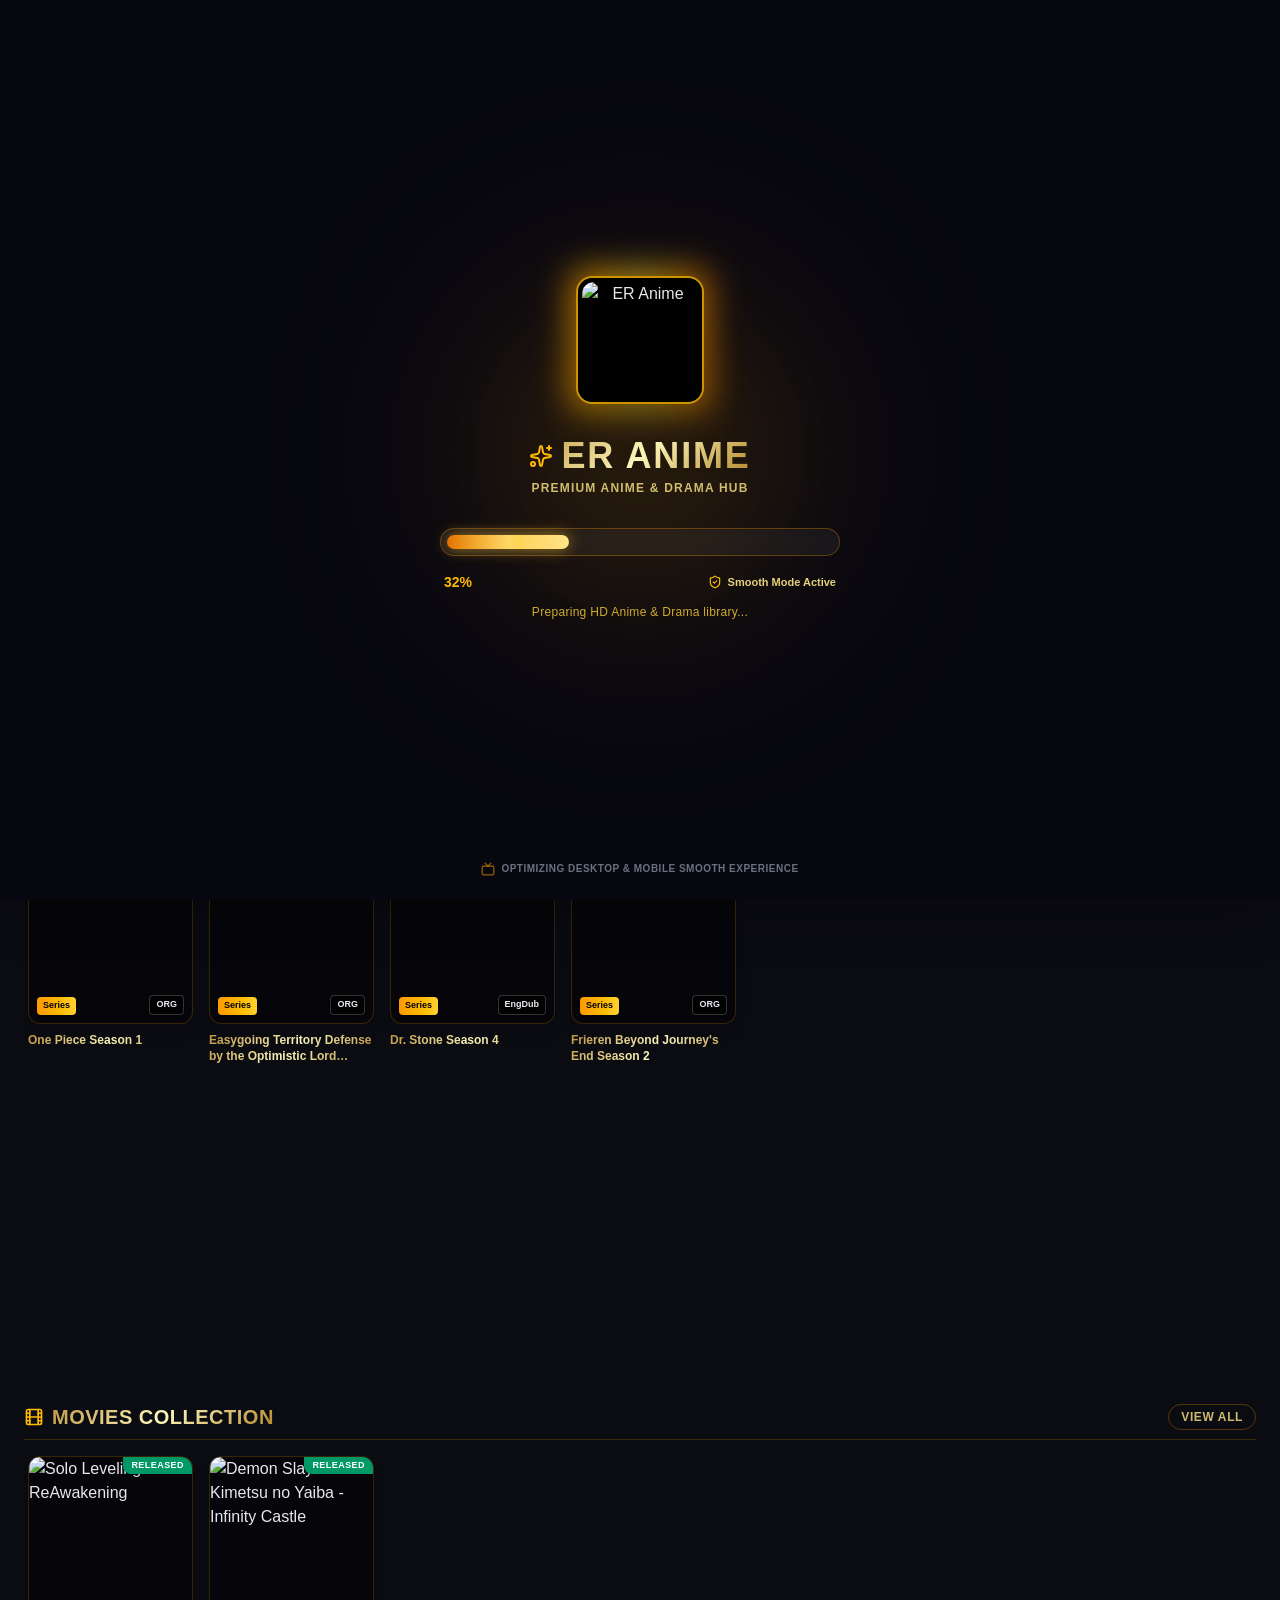
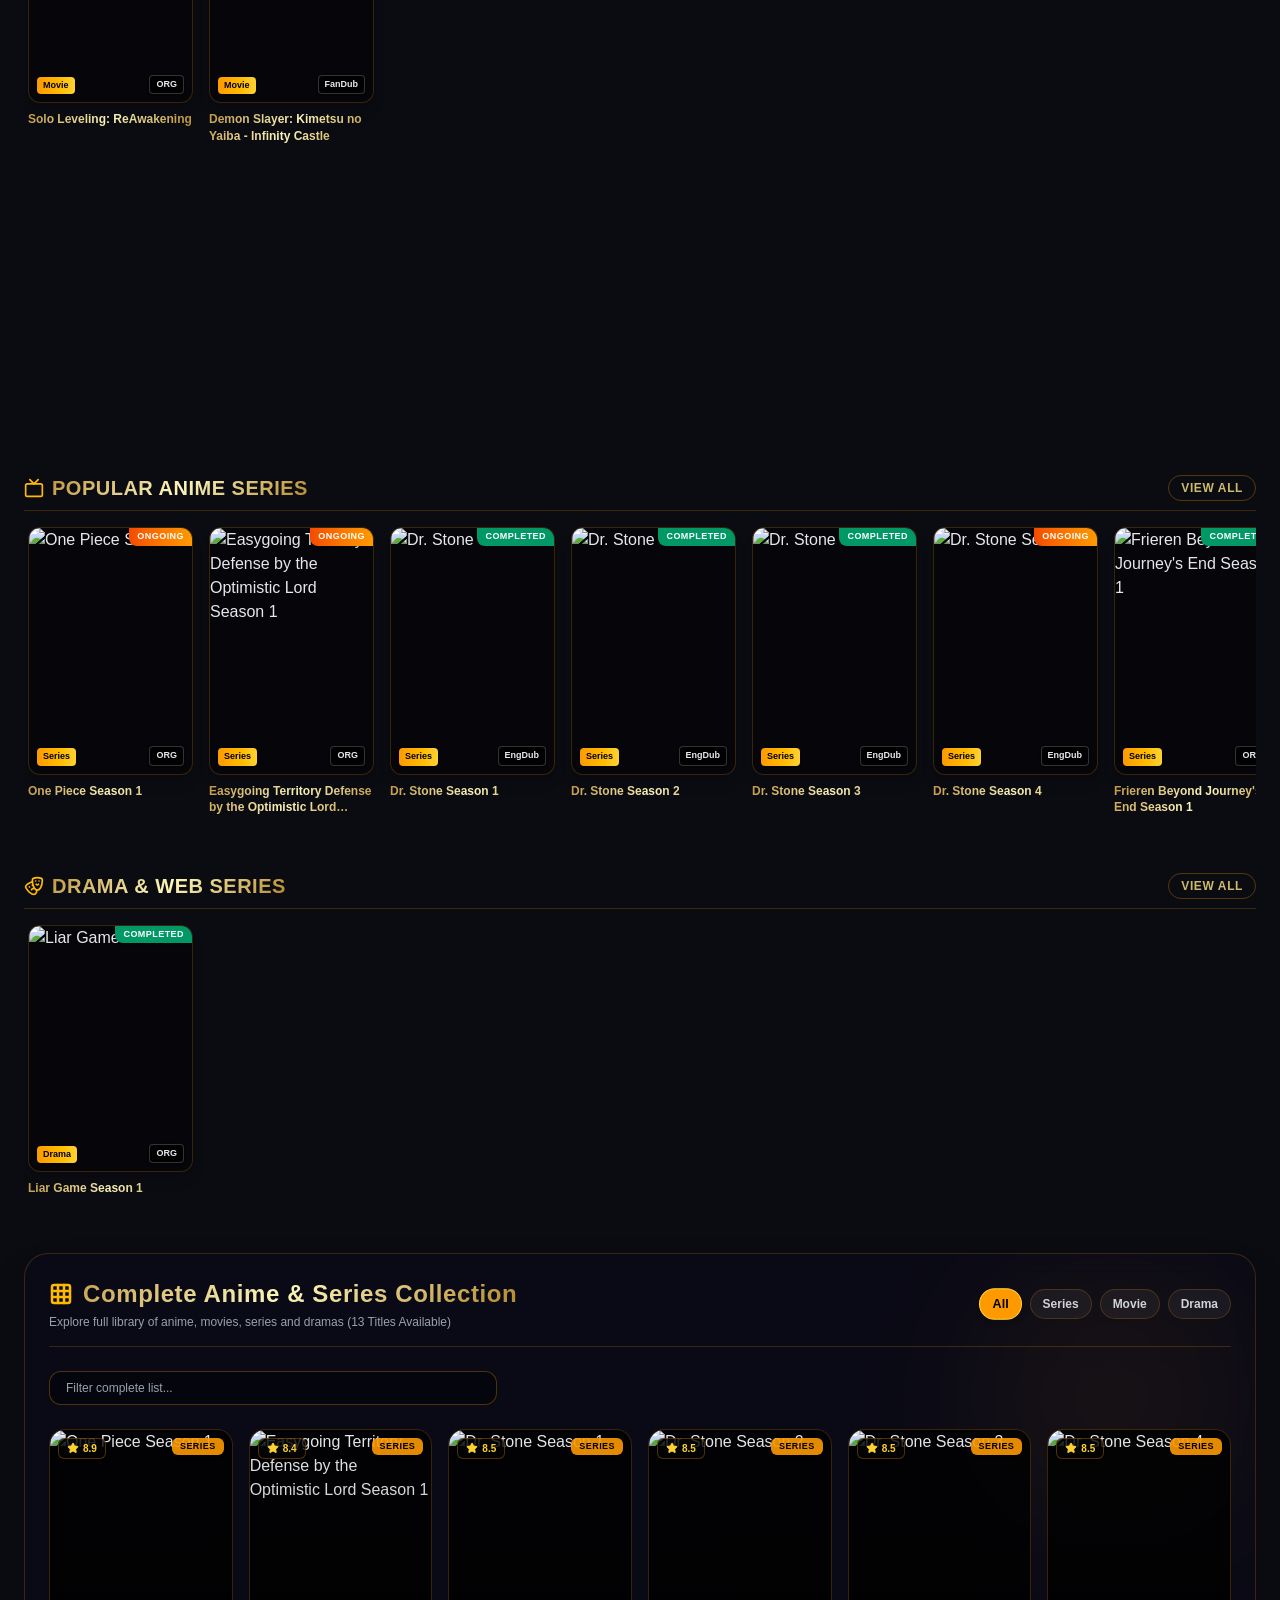
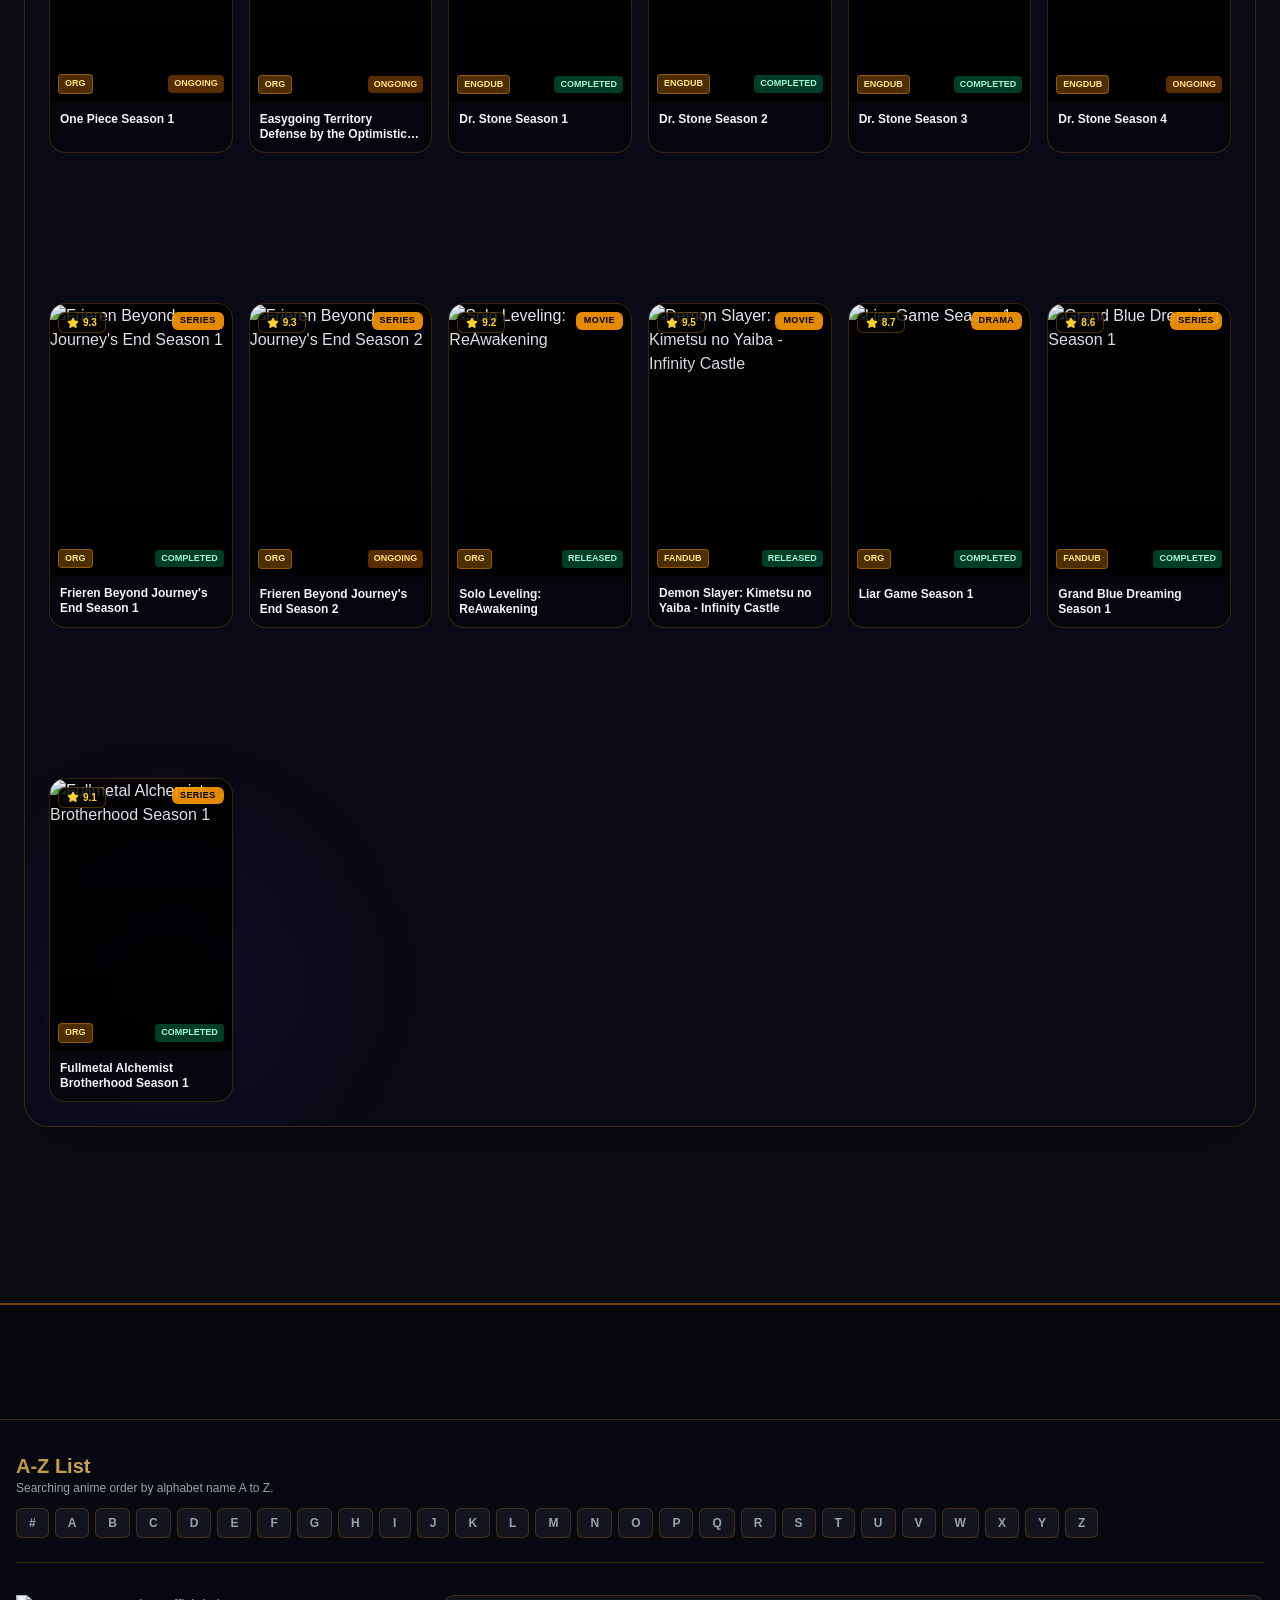
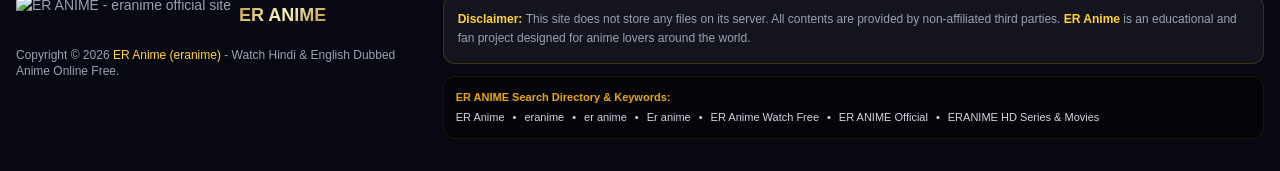
==== index.html @ d72d3569 "Update index.html" ====
<!doctype html>
<html lang="en">
  <head>
    <meta charset="UTF-8" />
    <meta name="viewport" content="width=device-width, initial-scale=1.0, maximum-scale=5.0" />
    <meta name="theme-color" content="#0a0a1f" />
    <meta name="mobile-web-app-capable" content="yes" />
    <meta name="apple-mobile-web-app-status-bar-style" content="black-translucent" />
    <meta name="apple-mobile-web-app-title" content="ER ANIME" />
    
    <!-- Primary Search Engine Optimization (SEO) Meta Tags -->
    <title>ER ANIME - Watch Hindi Dubbed Anime Online Free | ER Anime (eranime)</title>
    <meta name="title" content="ER ANIME - Watch Hindi Dubbed Anime Online Free | ER Anime (eranime)" />
    <meta name="description" content="Watch ER Anime (eranime) online free in HD! Explore thousands of Anime, Web Series & Movies in Hindi Dubbed, English Subbed/Dubbed & Original audio on ER ANIME (https://er-mailer.github.io/Anime/)." />
    <meta name="keywords" content="er anime, eranime, Er anime, ER Anime, ER ANIME, ERANIME, er anime watch online, er anime website, er anime official, er anime hindi dubbed, er anime english subbed, er anime movies, er anime series, er anime HD streaming, er-mailer github io anime, watch free anime online" />
    <meta name="robots" content="index, follow, max-image-preview:large, max-snippet:-1, max-video-preview:-1" />
    <meta name="author" content="ER Anime Team" />
    <meta name="language" content="English, Hindi" />
    <meta name="google-site-verification" content="AAaVU72Aq7FSFQ6fMHpyE2KahMLHNqNlwAfYtjYe5d8" />
    <meta name="msvalidate.01" content="CB079F4B7F07BCB702EED27F51E1A80D" />
    <link rel="canonical" href="https://er-mailer.github.io/Anime/" />

    <!-- Open Graph / Facebook / WhatsApp SEO -->
    <meta property="og:type" content="website" />
    <meta property="og:site_name" content="ER ANIME - ER Anime (eranime)" />
    <meta property="og:title" content="ER ANIME - Watch Free Anime, Series & Movies Online in HD (eranime)" />
    <meta property="og:description" content="Watch ER Anime (eranime) free in HD! Stream latest Hindi Dubbed & English Subbed anime series and movies on ER ANIME." />
    <meta property="og:image" content="https://myimgs.org/storage/images/25796/ER-ANIME.png" />
    <meta property="og:image:alt" content="ER ANIME Logo - Watch Free Anime Online" />
    <meta property="og:url" content="https://er-mailer.github.io/Anime/" />

    <!-- Twitter SEO -->
    <meta name="twitter:card" content="summary_large_image" />
    <meta name="twitter:title" content="ER ANIME - Watch Free Anime, Series & Movies Online (eranime)" />
    <meta name="twitter:description" content="Stream latest ER Anime titles in HD with Hindi and English dubbing on ER ANIME (https://er-mailer.github.io/Anime/)." />
    <meta name="twitter:image" content="https://myimgs.org/storage/images/25796/ER-ANIME.png" />

    <!-- Google Search Engine Structured Data JSON-LD (WebSite, Organization, FAQ, Breadcrumbs) -->
    <script type="application/ld+json">
      [
        {
          "@context": "https://schema.org",
          "@type": "WebSite",
          "name": "ER ANIME",
          "alternateName": ["er anime", "eranime", "Er anime", "ER Anime", "ER ANIME", "ERANIME"],
          "url": "https://er-mailer.github.io/Anime/",
          "description": "Watch free anime, series, and movies in Hindi & English Dubbed in HD on ER ANIME (eranime).",
          "potentialAction": {
            "@type": "SearchAction",
            "target": "https://er-mailer.github.io/Anime/?s={search_term_string}",
            "query-input": "required name=search_term_string"
          }
        },
        {
          "@context": "https://schema.org",
          "@type": "Organization",
          "name": "ER ANIME",
          "alternateName": ["ER Anime", "eranime", "er anime"],
          "url": "https://er-mailer.github.io/Anime/",
          "logo": "https://myimgs.org/storage/images/25796/ER-ANIME.png",
          "sameAs": [
            "https://er-mailer.github.io/Anime/"
          ]
        },
        {
          "@context": "https://schema.org",
          "@type": "BreadcrumbList",
          "itemListElement": [
            {
              "@type": "ListItem",
              "position": 1,
              "name": "ER ANIME Home",
              "item": "https://er-mailer.github.io/Anime/"
            },
            {
              "@type": "ListItem",
              "position": 2,
              "name": "Anime Library",
              "item": "https://er-mailer.github.io/Anime/?view=library"
            },
            {
              "@type": "ListItem",
              "position": 3,
              "name": "Series Collection",
              "item": "https://er-mailer.github.io/Anime/?view=library&type=series"
            },
            {
              "@type": "ListItem",
              "position": 4,
              "name": "Movies Collection",
              "item": "https://er-mailer.github.io/Anime/?view=library&type=movie"
            }
          ]
        },
        {
          "@context": "https://schema.org",
          "@type": "FAQPage",
          "mainEntity": [
            {
              "@type": "Question",
              "name": "What is ER ANIME (eranime)?",
              "acceptedAnswer": {
                "@type": "Answer",
                "text": "ER ANIME (eranime) is a free anime streaming platform where users can watch thousands of anime series, movies, and dramas in HD with Hindi Dubbed, English Subbed, and Original audio."
              }
            },
            {
              "@type": "Question",
              "name": "Is ER ANIME free to watch?",
              "acceptedAnswer": {
                "@type": "Answer",
                "text": "Yes, ER ANIME (eranime) is 100% free to stream online without any subscription fees."
              }
            },
            {
              "@type": "Question",
              "name": "Where can I watch Hindi & English dubbed anime on ER Anime?",
              "acceptedAnswer": {
                "@type": "Answer",
                "text": "You can explore the full ER Anime library at https://er-mailer.github.io/Anime/?view=library and filter by audio preferences such as Hindi Dubbed, English Subbed, or Original Japanese audio."
              }
            }
          ]
        }
      ]
    </script>

    <!-- Ad Network Preconnect & DNS-Prefetch for Speed Optimization -->
    <link rel="dns-prefetch" href="https://www.highperformanceformat.com" />
    <link rel="dns-prefetch" href="https://www.effectivecpmnetwork.com" />
    <link rel="preconnect" href="https://www.highperformanceformat.com" crossorigin />
    <link rel="preconnect" href="https://www.effectivecpmnetwork.com" crossorigin />

    <!-- Favicon -->
    <link rel="icon" type="image/png" href="https://myimgs.org/storage/images/25796/ER-ANIME.png" />
    <script type="module" crossorigin src="./assets/index-BsCRgbJO.js"></script>
    <link rel="stylesheet" crossorigin href="./assets/index-Dvm2GX9b.css">
  </head>
  <body class="bg-[#0a0a1f] text-gray-100 antialiased selection:bg-amber-500 selection:text-black">
    <div id="root"></div>
  </body>
</html>
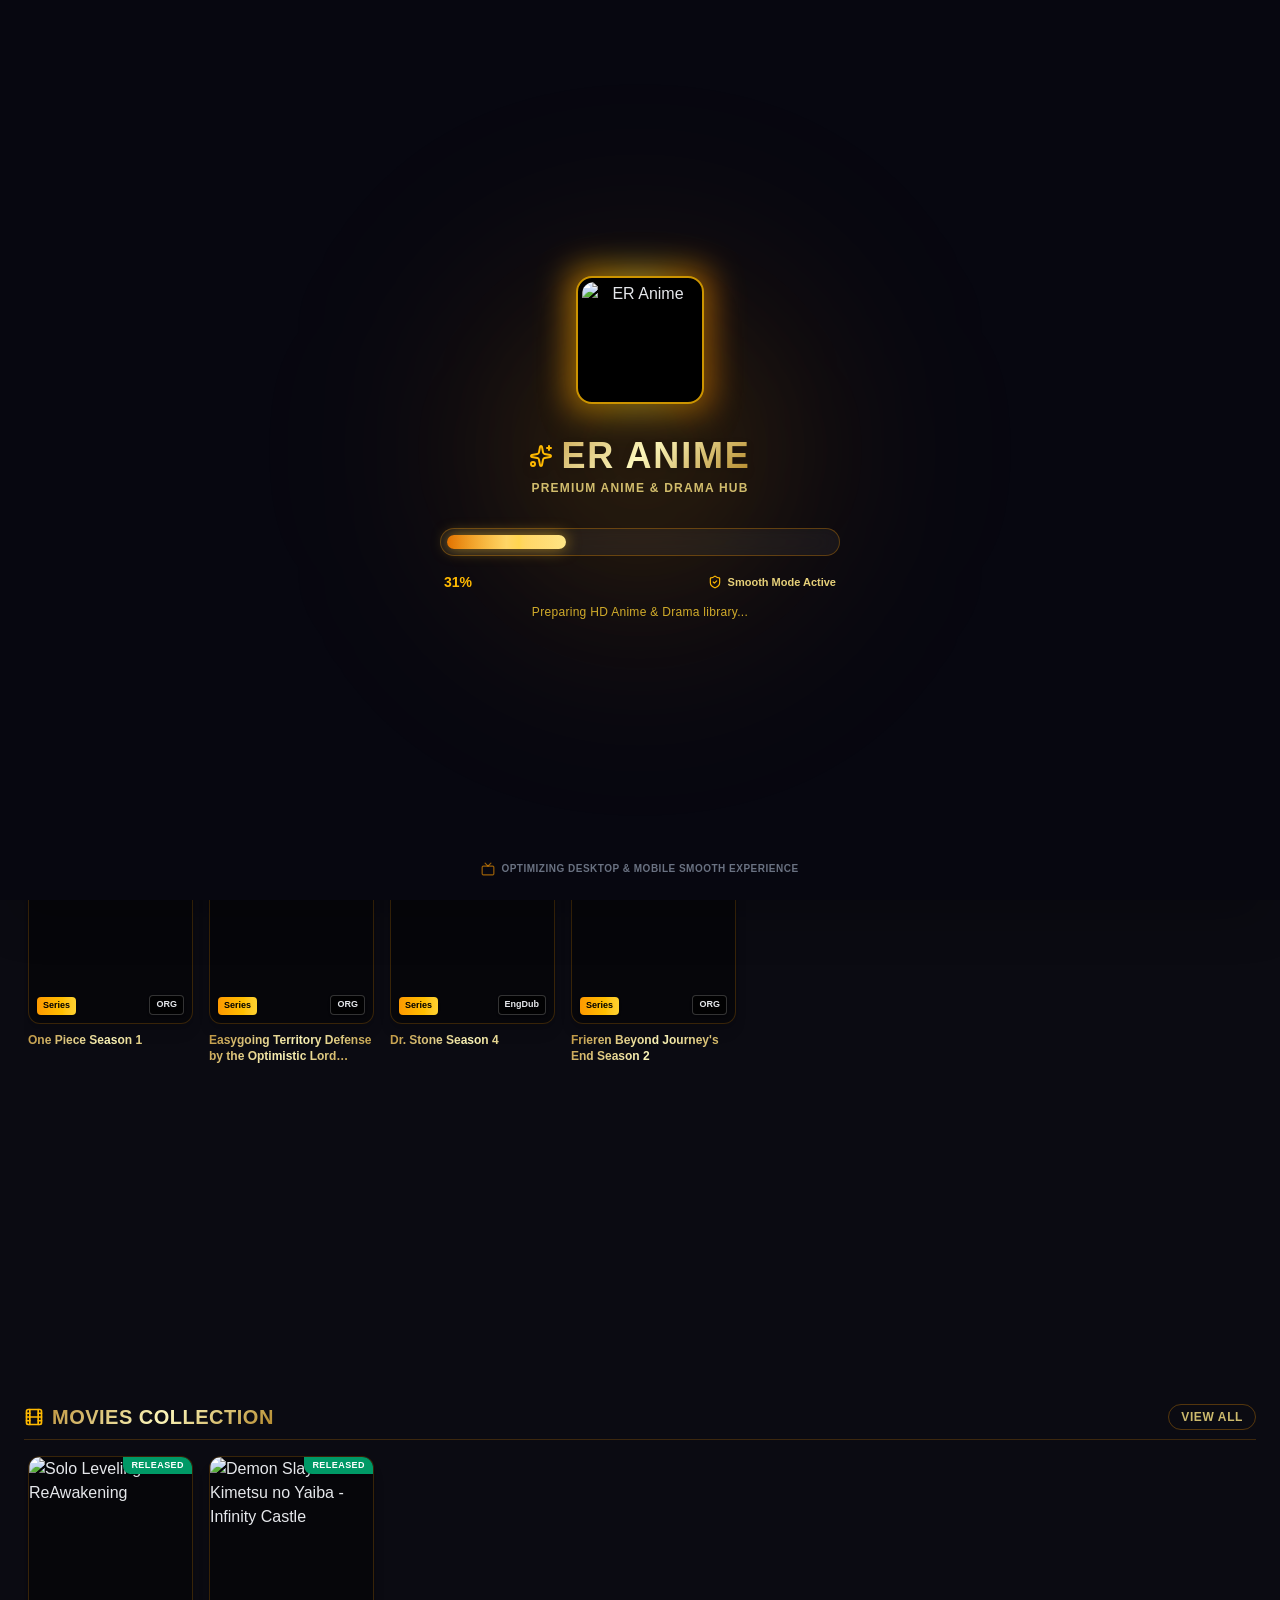
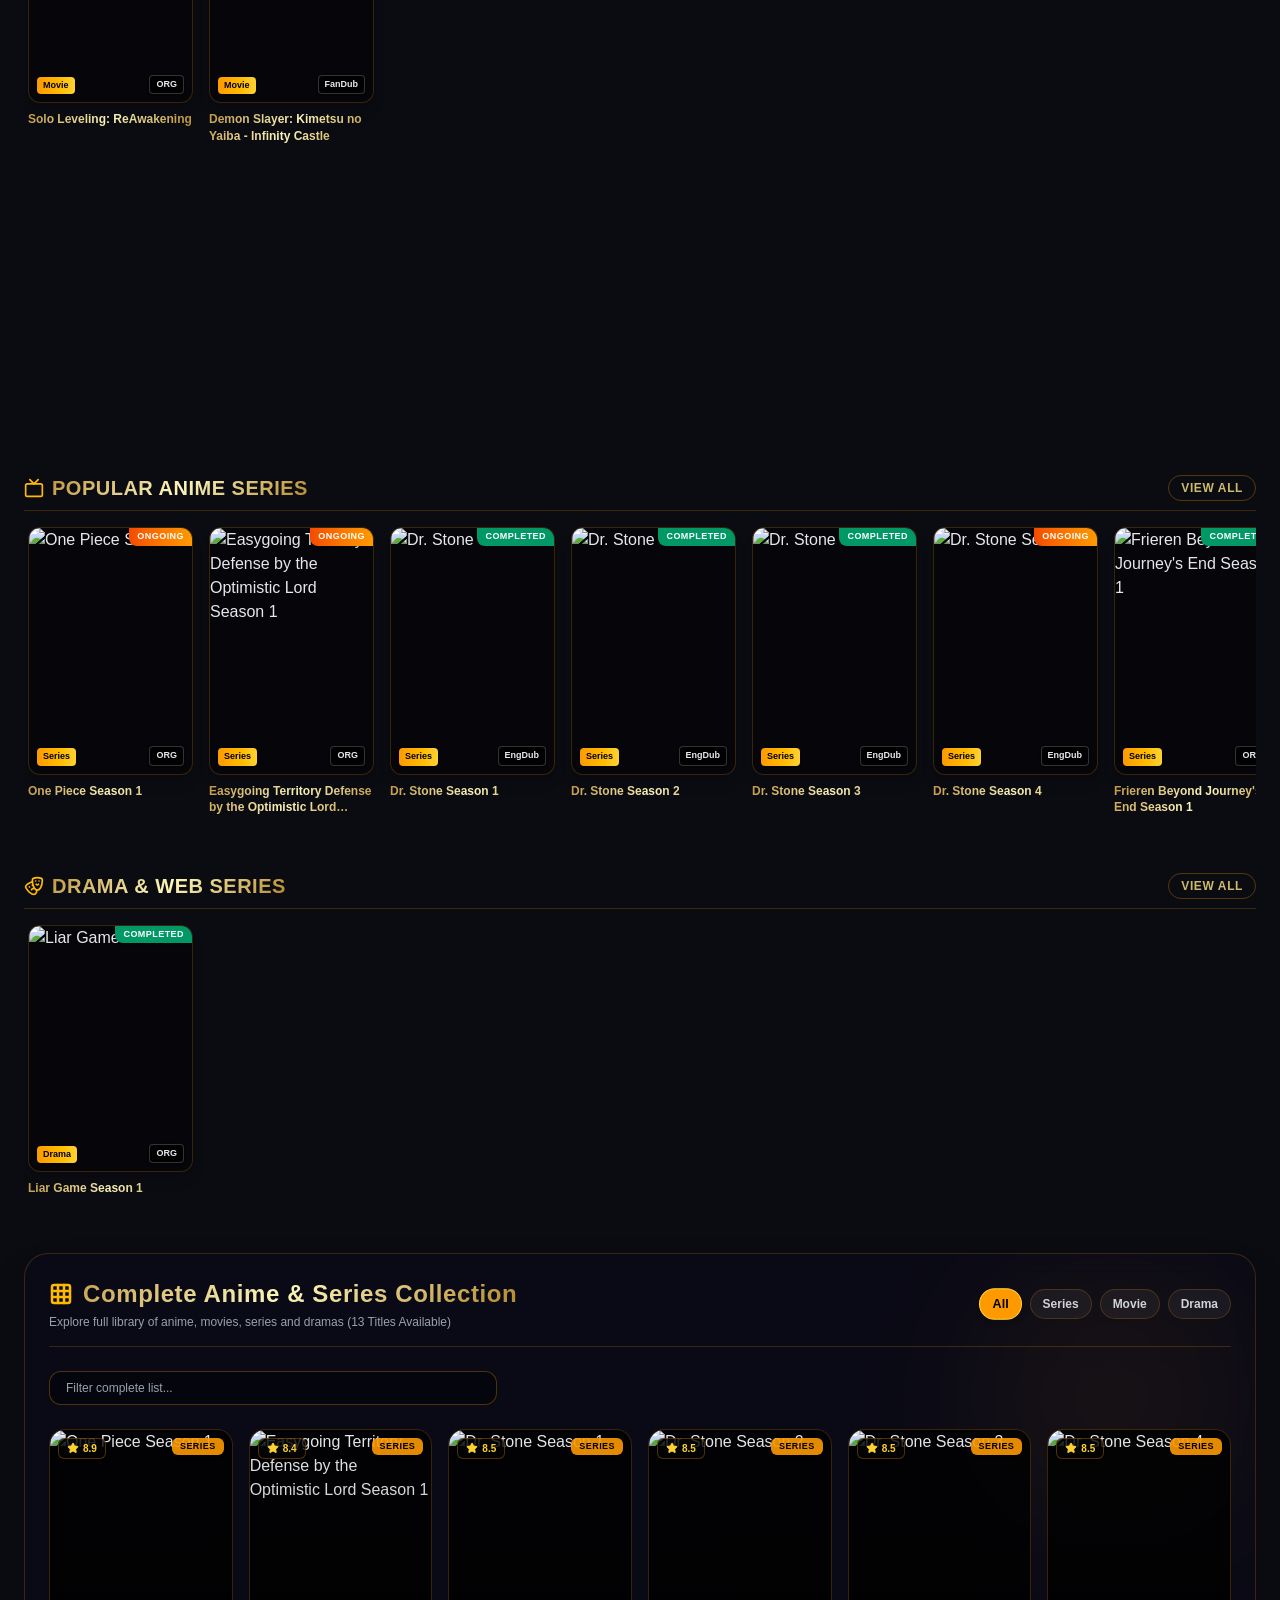
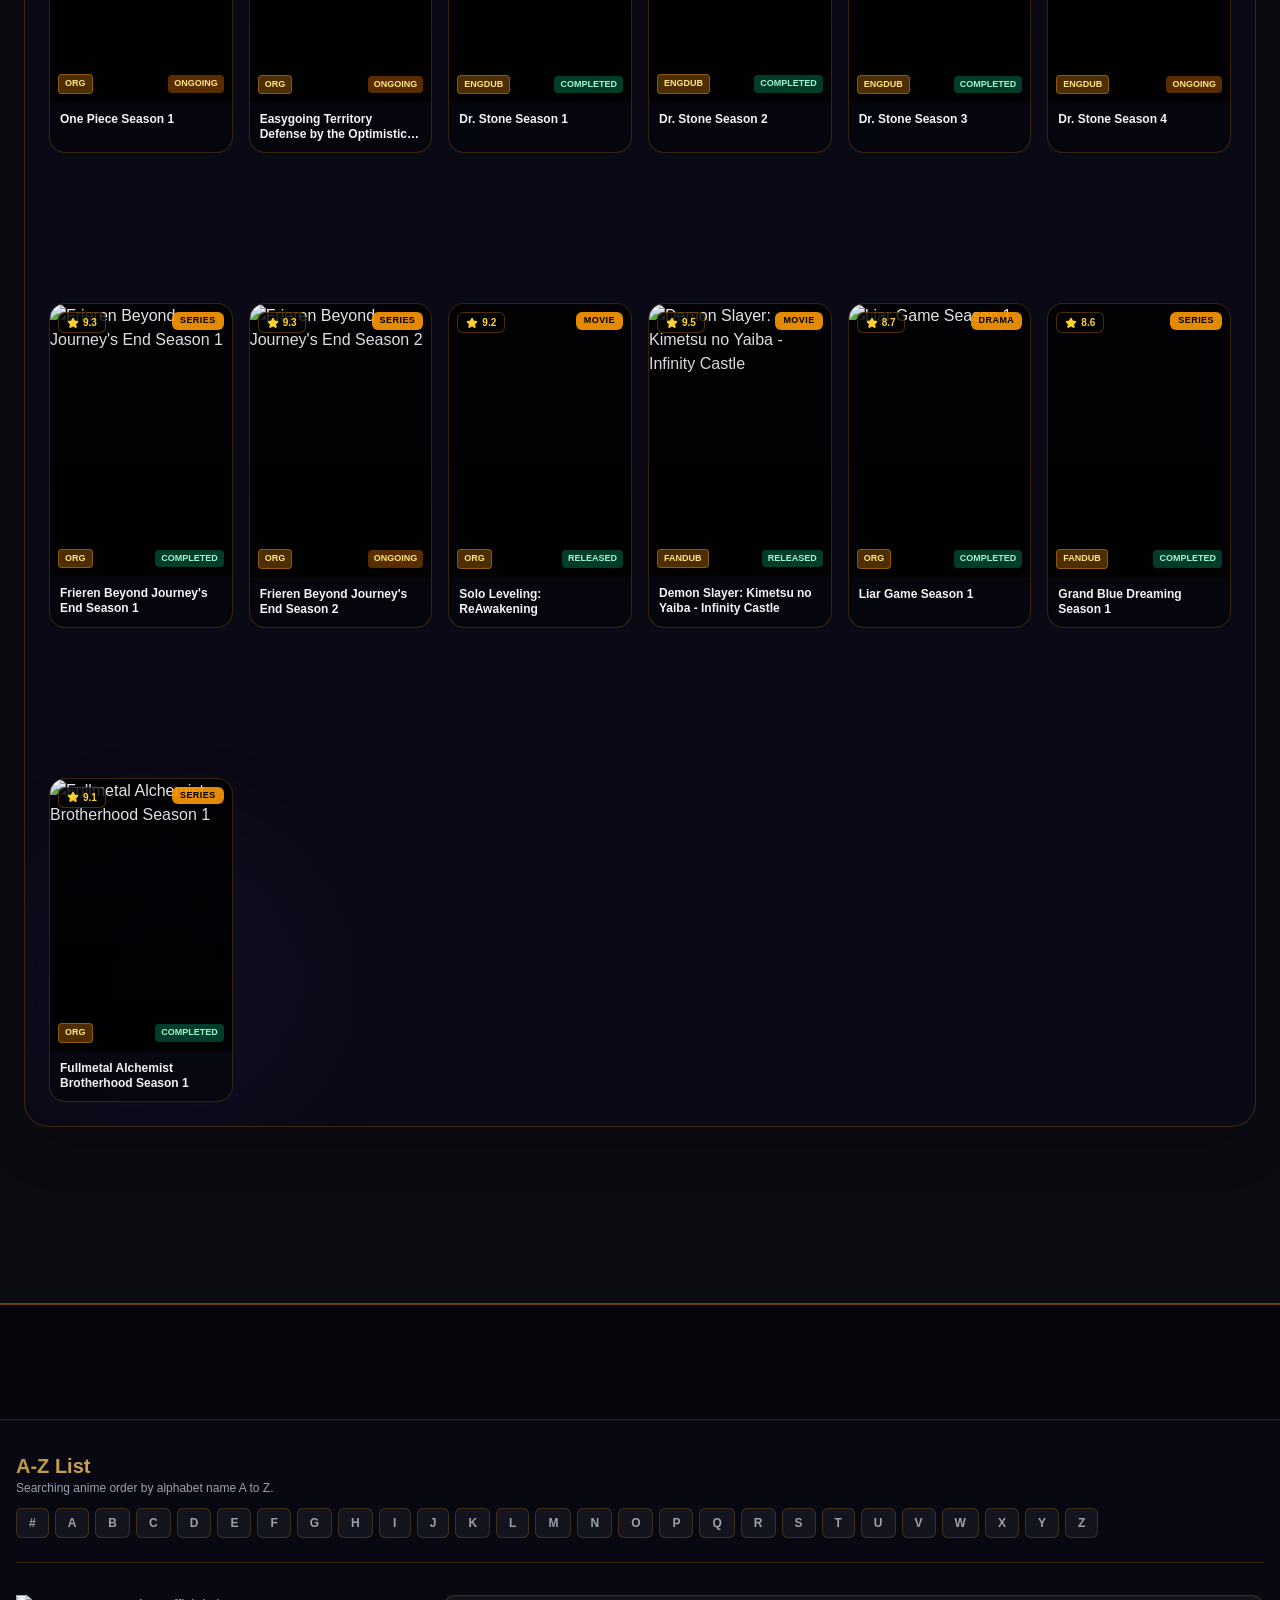
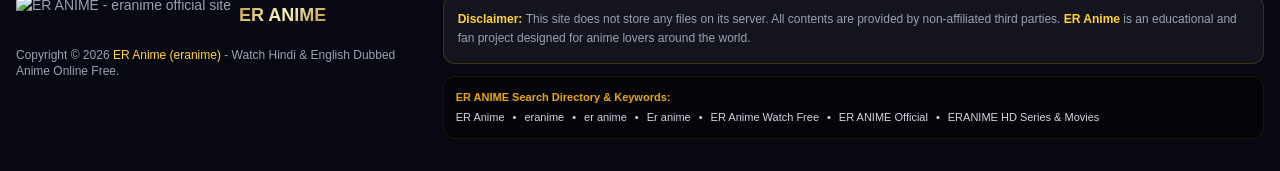
==== commit 0abf0aac: "Add files via upload" ====
--- a/index.html
+++ b/index.html
@@ -9,9 +9,9 @@
     <meta name="apple-mobile-web-app-title" content="ER ANIME" />
     
     <!-- Primary Search Engine Optimization (SEO) Meta Tags -->
-    <title>ER ANIME - Watch Hindi Dubbed Anime Online Free | ER Anime (eranime)</title>
-    <meta name="title" content="ER ANIME - Watch Hindi Dubbed Anime Online Free | ER Anime (eranime)" />
-    <meta name="description" content="Watch ER Anime (eranime) online free in HD! Explore thousands of Anime, Web Series & Movies in Hindi Dubbed, English Subbed/Dubbed & Original audio on ER ANIME (https://er-mailer.github.io/Anime/)." />
+    <title>ER ANIME - Watch Free Anime, Series & Movies (eranime)</title>
+    <meta name="title" content="ER ANIME - Watch Free Anime, Series & Movies (eranime)" />
+    <meta name="description" content="Watch ER Anime (eranime) free in HD! Stream thousands of Anime, Series &amp; Movies in Hindi Dubbed and English Subbed with fast streaming on ER ANIME." />
     <meta name="keywords" content="er anime, eranime, Er anime, ER Anime, ER ANIME, ERANIME, er anime watch online, er anime website, er anime official, er anime hindi dubbed, er anime english subbed, er anime movies, er anime series, er anime HD streaming, er-mailer github io anime, watch free anime online" />
     <meta name="robots" content="index, follow, max-image-preview:large, max-snippet:-1, max-video-preview:-1" />
     <meta name="author" content="ER Anime Team" />
@@ -23,16 +23,16 @@
     <!-- Open Graph / Facebook / WhatsApp SEO -->
     <meta property="og:type" content="website" />
     <meta property="og:site_name" content="ER ANIME - ER Anime (eranime)" />
-    <meta property="og:title" content="ER ANIME - Watch Free Anime, Series & Movies Online in HD (eranime)" />
-    <meta property="og:description" content="Watch ER Anime (eranime) free in HD! Stream latest Hindi Dubbed & English Subbed anime series and movies on ER ANIME." />
+    <meta property="og:title" content="ER ANIME - Watch Free Anime, Series &amp; Movies (eranime)" />
+    <meta property="og:description" content="Watch ER Anime (eranime) free in HD! Stream thousands of Anime, Series &amp; Movies in Hindi Dubbed and English Subbed with fast streaming on ER ANIME." />
     <meta property="og:image" content="https://myimgs.org/storage/images/25796/ER-ANIME.png" />
     <meta property="og:image:alt" content="ER ANIME Logo - Watch Free Anime Online" />
     <meta property="og:url" content="https://er-mailer.github.io/Anime/" />
 
     <!-- Twitter SEO -->
     <meta name="twitter:card" content="summary_large_image" />
-    <meta name="twitter:title" content="ER ANIME - Watch Free Anime, Series & Movies Online (eranime)" />
-    <meta name="twitter:description" content="Stream latest ER Anime titles in HD with Hindi and English dubbing on ER ANIME (https://er-mailer.github.io/Anime/)." />
+    <meta name="twitter:title" content="ER ANIME - Watch Free Anime, Series &amp; Movies (eranime)" />
+    <meta name="twitter:description" content="Watch ER Anime (eranime) free in HD! Stream thousands of Anime, Series &amp; Movies in Hindi Dubbed and English Subbed with fast streaming on ER ANIME." />
     <meta name="twitter:image" content="https://myimgs.org/storage/images/25796/ER-ANIME.png" />
 
     <!-- Google Search Engine Structured Data JSON-LD (WebSite, Organization, FAQ, Breadcrumbs) -->
@@ -133,10 +133,12 @@
 
     <!-- Favicon -->
     <link rel="icon" type="image/png" href="https://myimgs.org/storage/images/25796/ER-ANIME.png" />
-    <script type="module" crossorigin src="./assets/index-BsCRgbJO.js"></script>
-    <link rel="stylesheet" crossorigin href="./assets/index-Dvm2GX9b.css">
+    <script type="module" crossorigin src="./assets/index-D6I6tR_e.js"></script>
+    <link rel="stylesheet" crossorigin href="./assets/index-rL5V1K4p.css">
   </head>
   <body class="bg-[#0a0a1f] text-gray-100 antialiased selection:bg-amber-500 selection:text-black">
+    <!-- Primary H1 Heading Tag for Search Engines & Accessibility Crawlers -->
+    <h1 class="sr-only">ER ANIME - Watch Free Anime, Series &amp; Movies Online (eranime)</h1>
     <div id="root"></div>
   </body>
 </html>
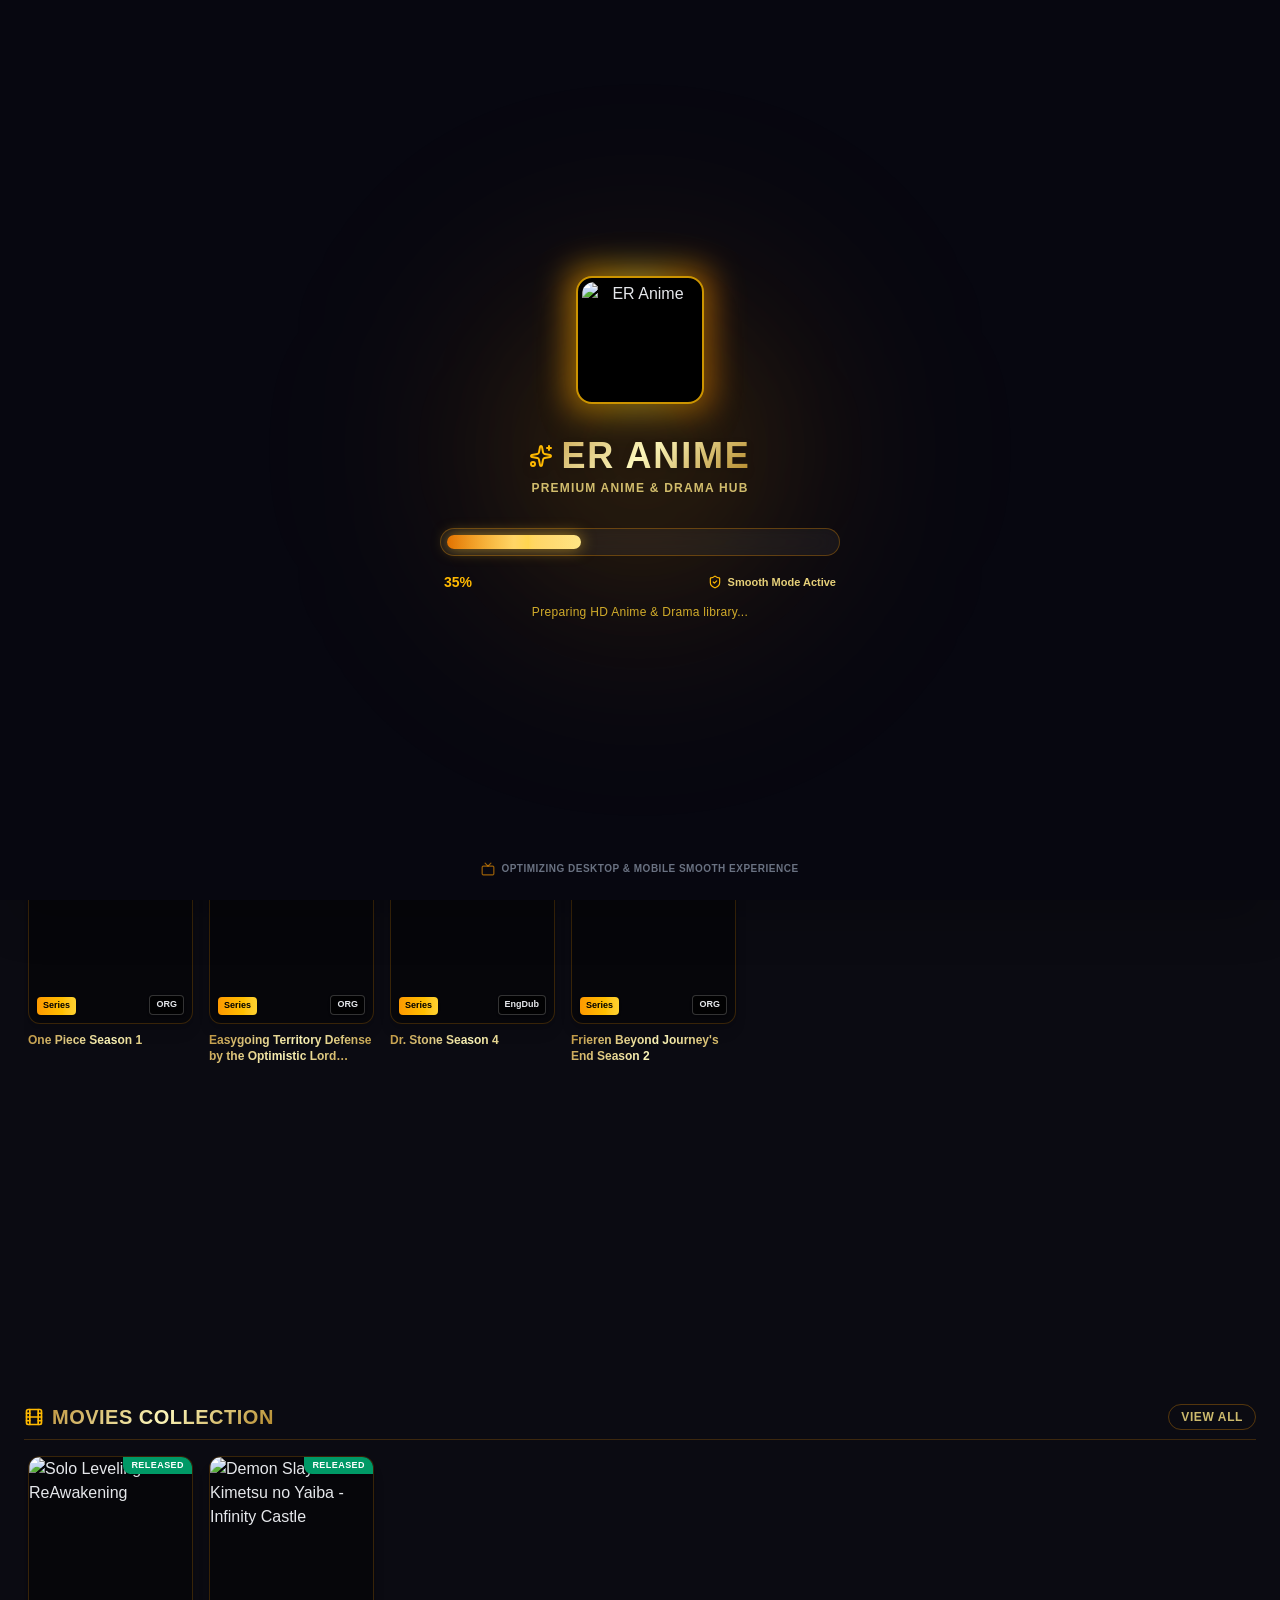
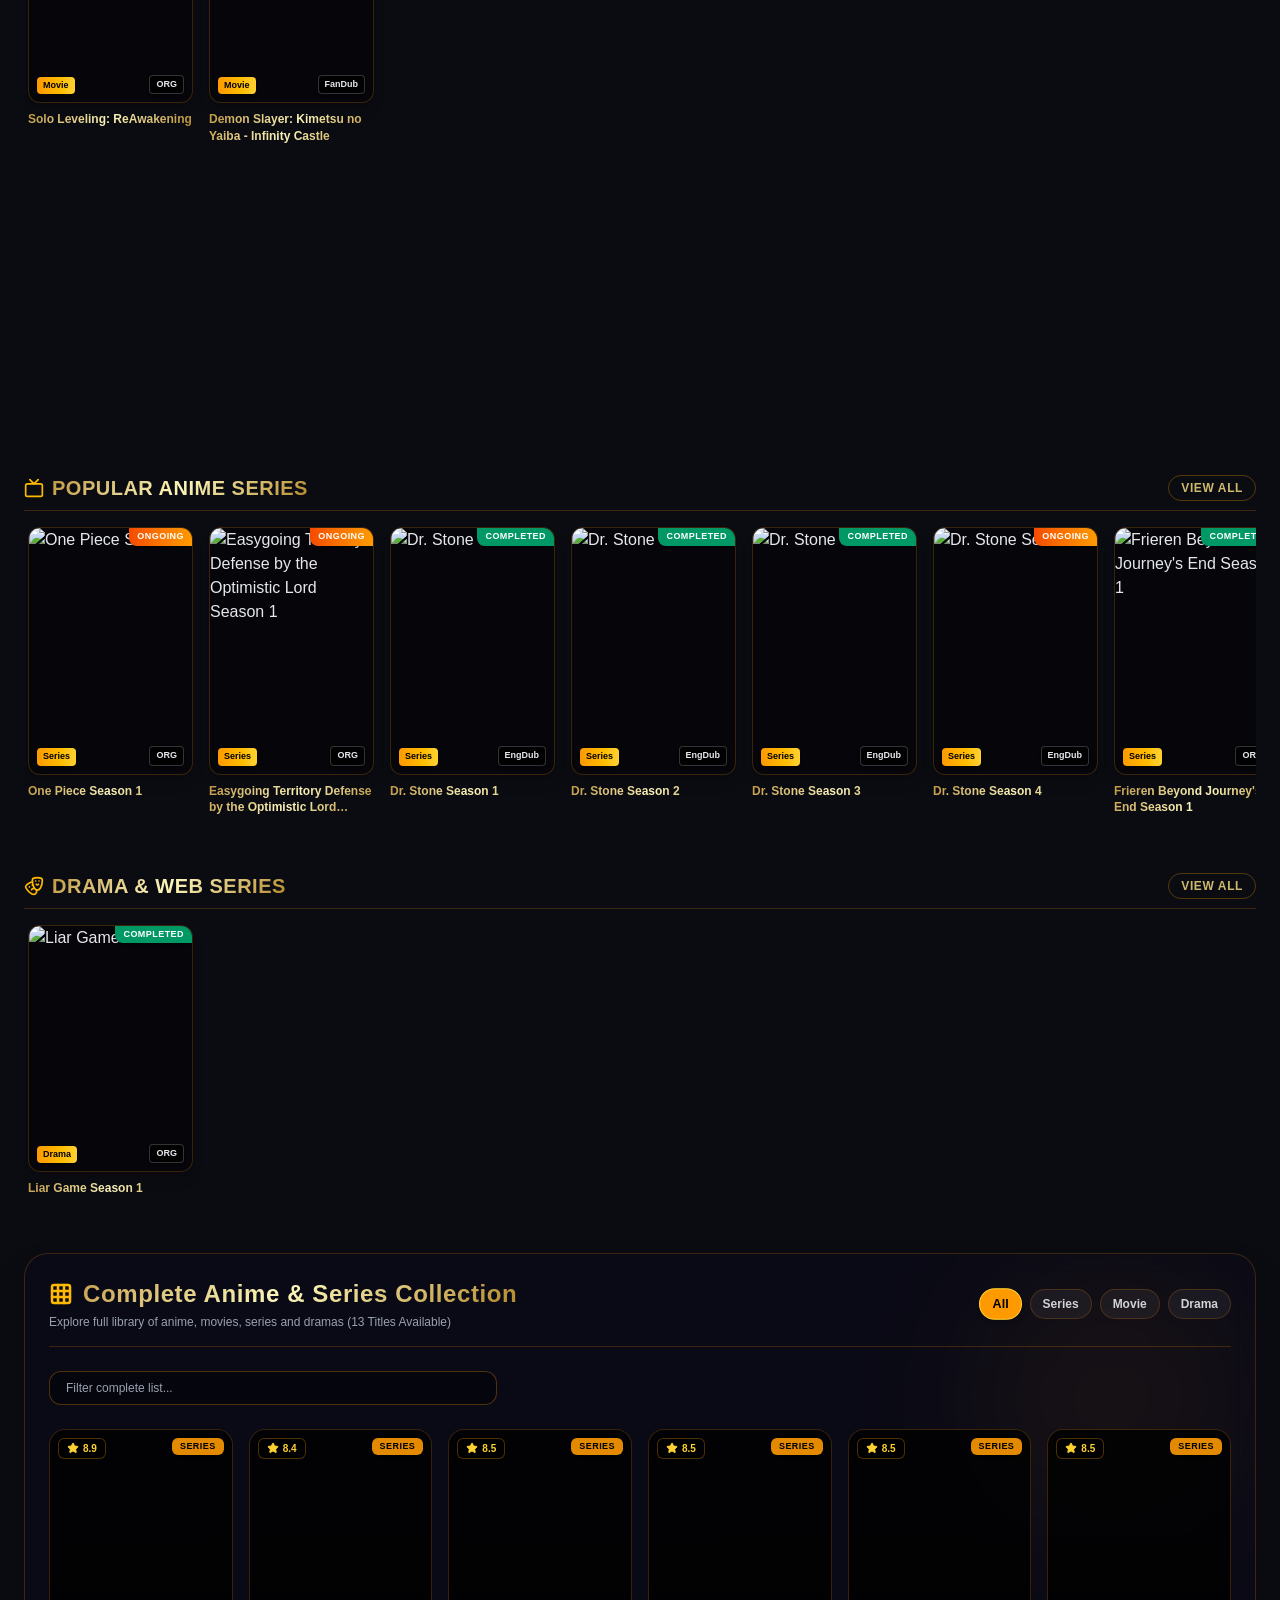
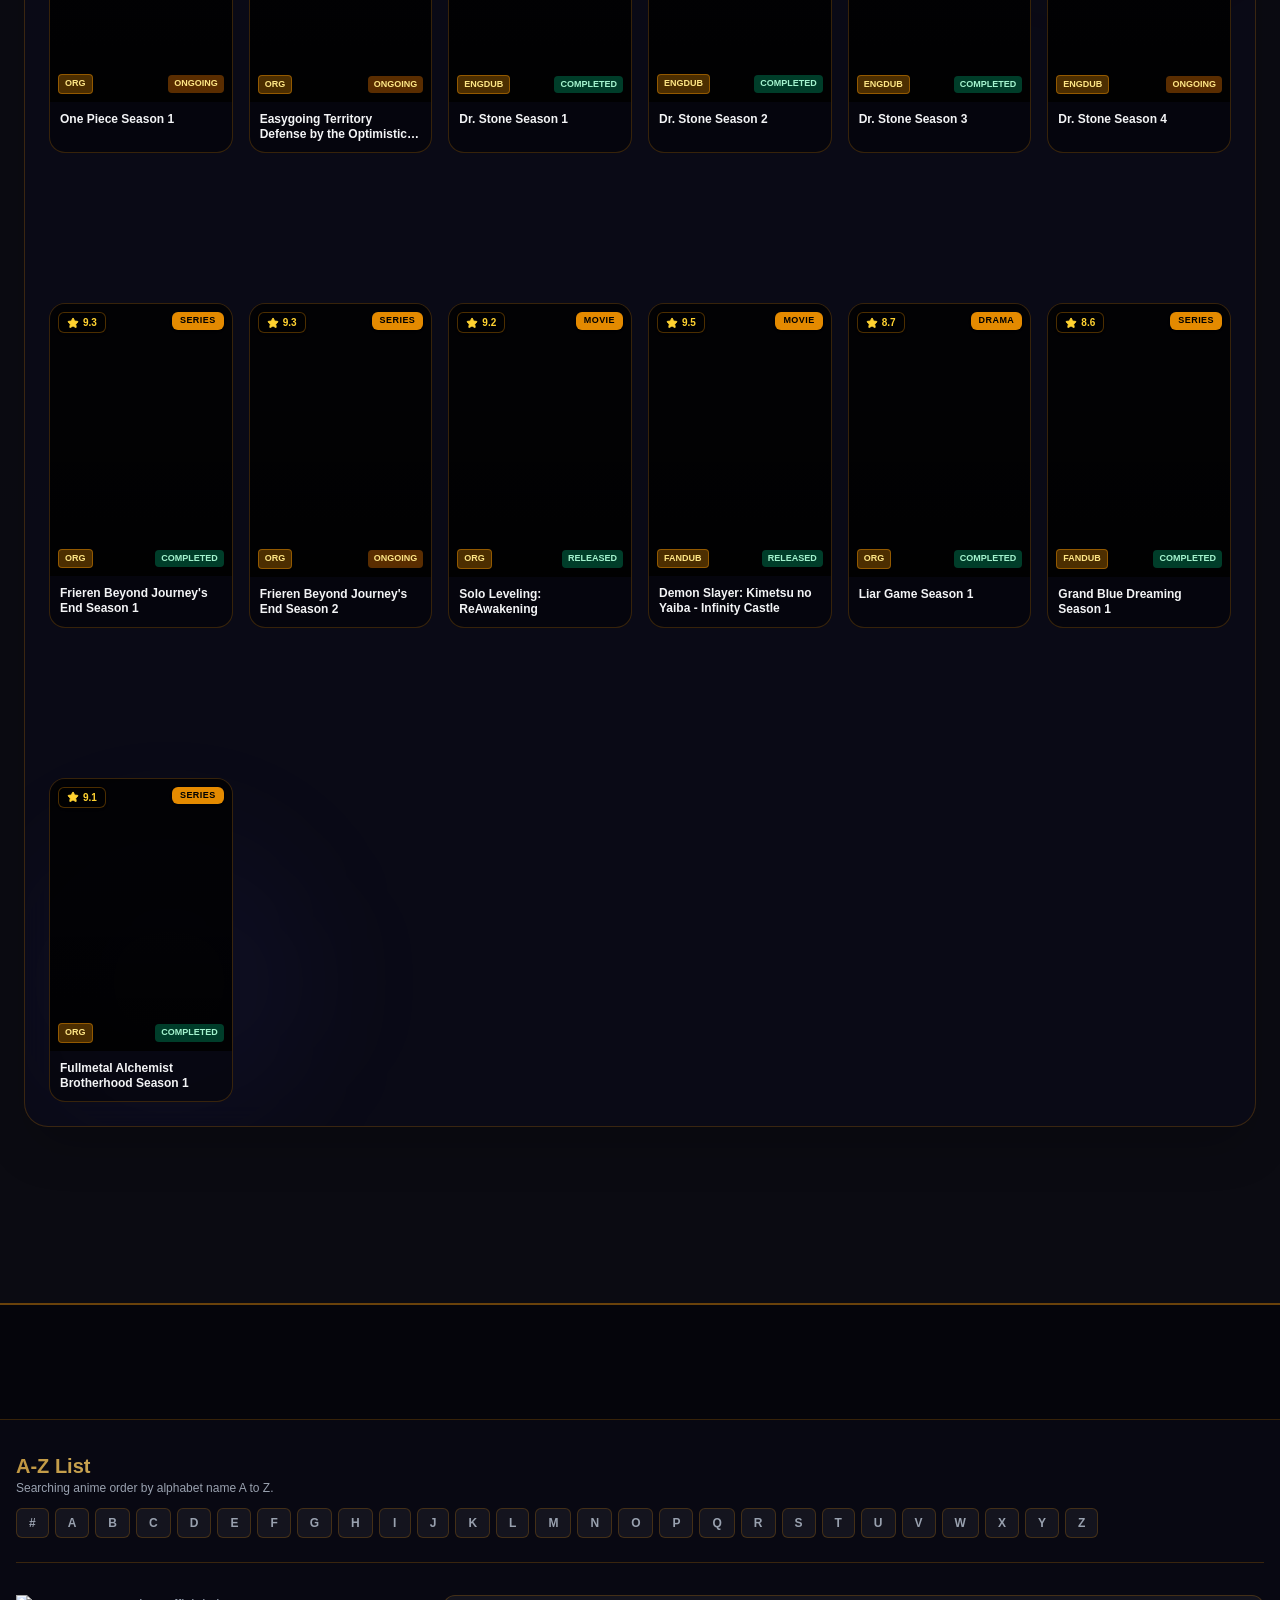
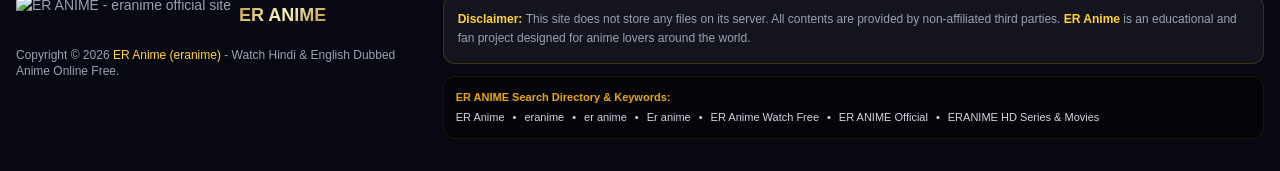
==== commit 05fa90d7: "Add files via upload" ====
--- a/index.html
+++ b/index.html
@@ -133,8 +133,8 @@
 
     <!-- Favicon -->
     <link rel="icon" type="image/png" href="https://myimgs.org/storage/images/25796/ER-ANIME.png" />
-    <script type="module" crossorigin src="./assets/index-D6I6tR_e.js"></script>
-    <link rel="stylesheet" crossorigin href="./assets/index-rL5V1K4p.css">
+    <script type="module" crossorigin src="./assets/index-CbDxuX9H.js"></script>
+    <link rel="stylesheet" crossorigin href="./assets/index-CwI8uZET.css">
   </head>
   <body class="bg-[#0a0a1f] text-gray-100 antialiased selection:bg-amber-500 selection:text-black">
     <!-- Primary H1 Heading Tag for Search Engines & Accessibility Crawlers -->
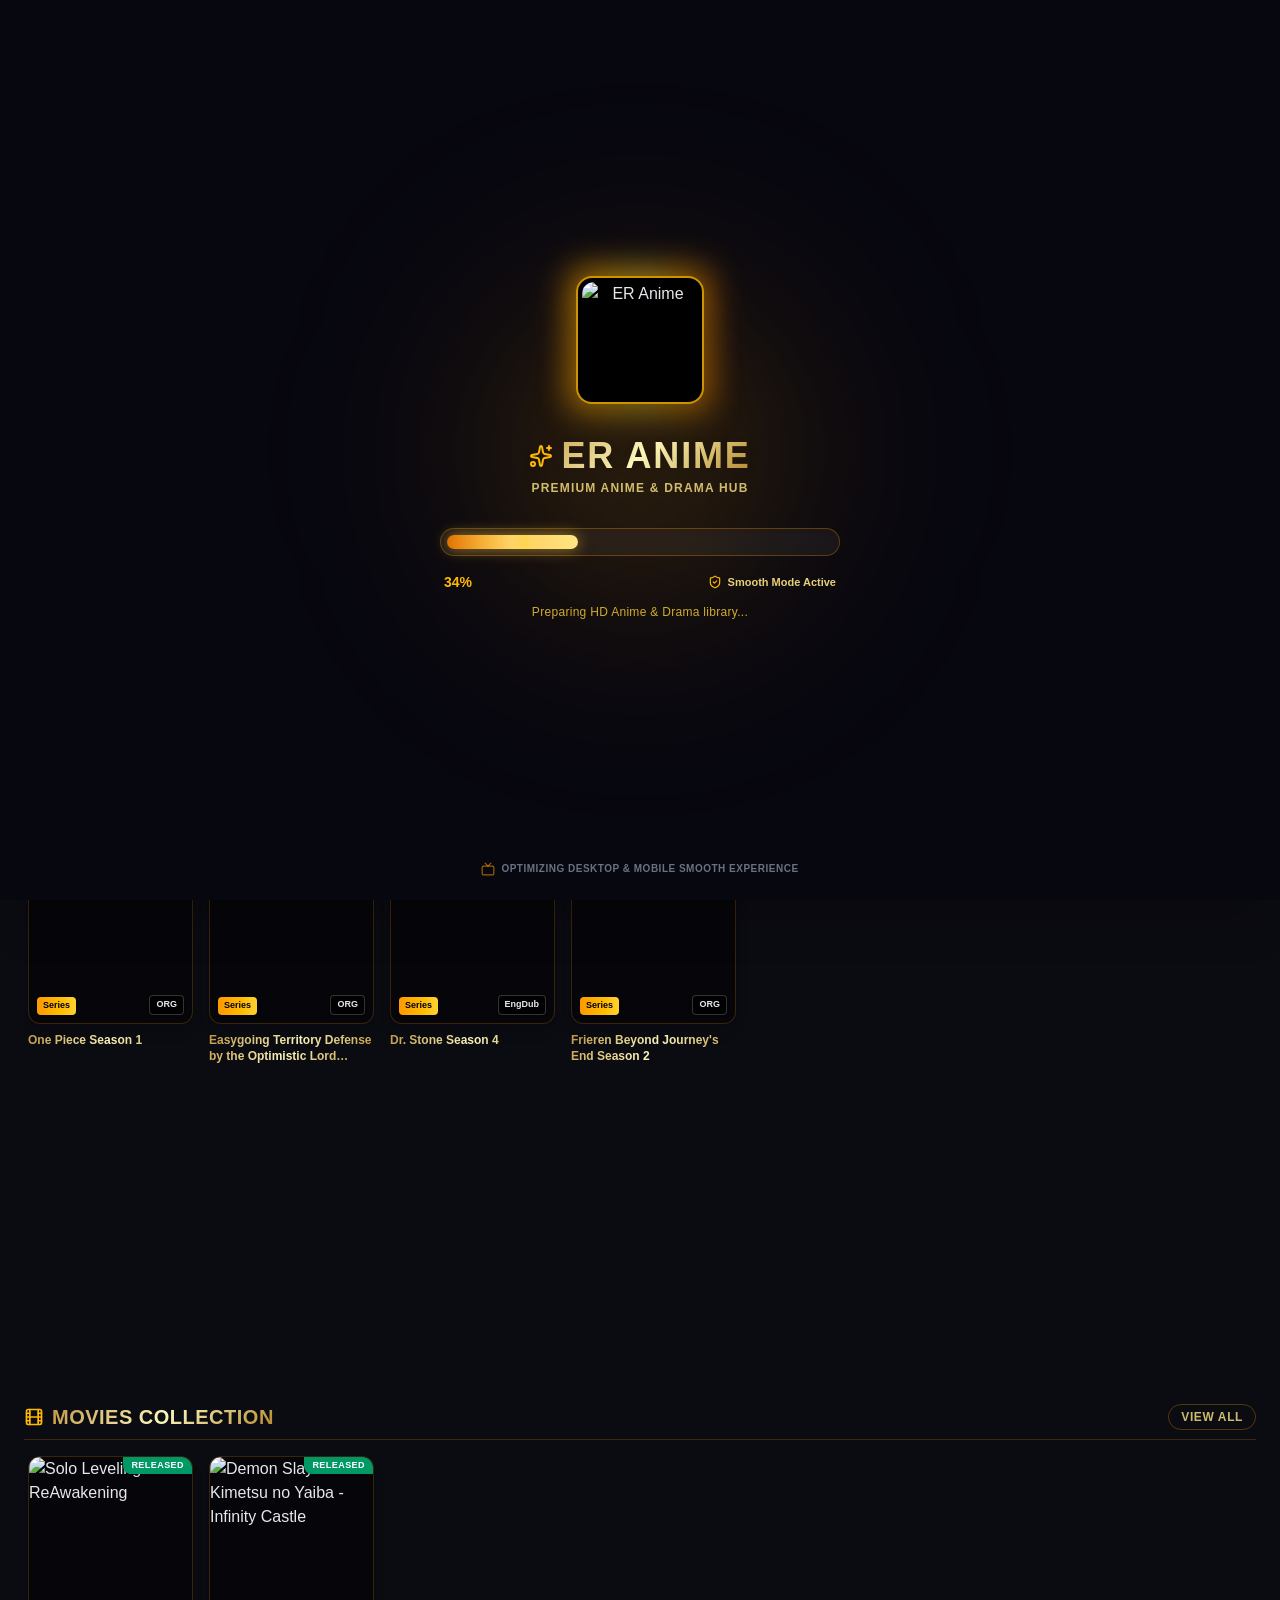
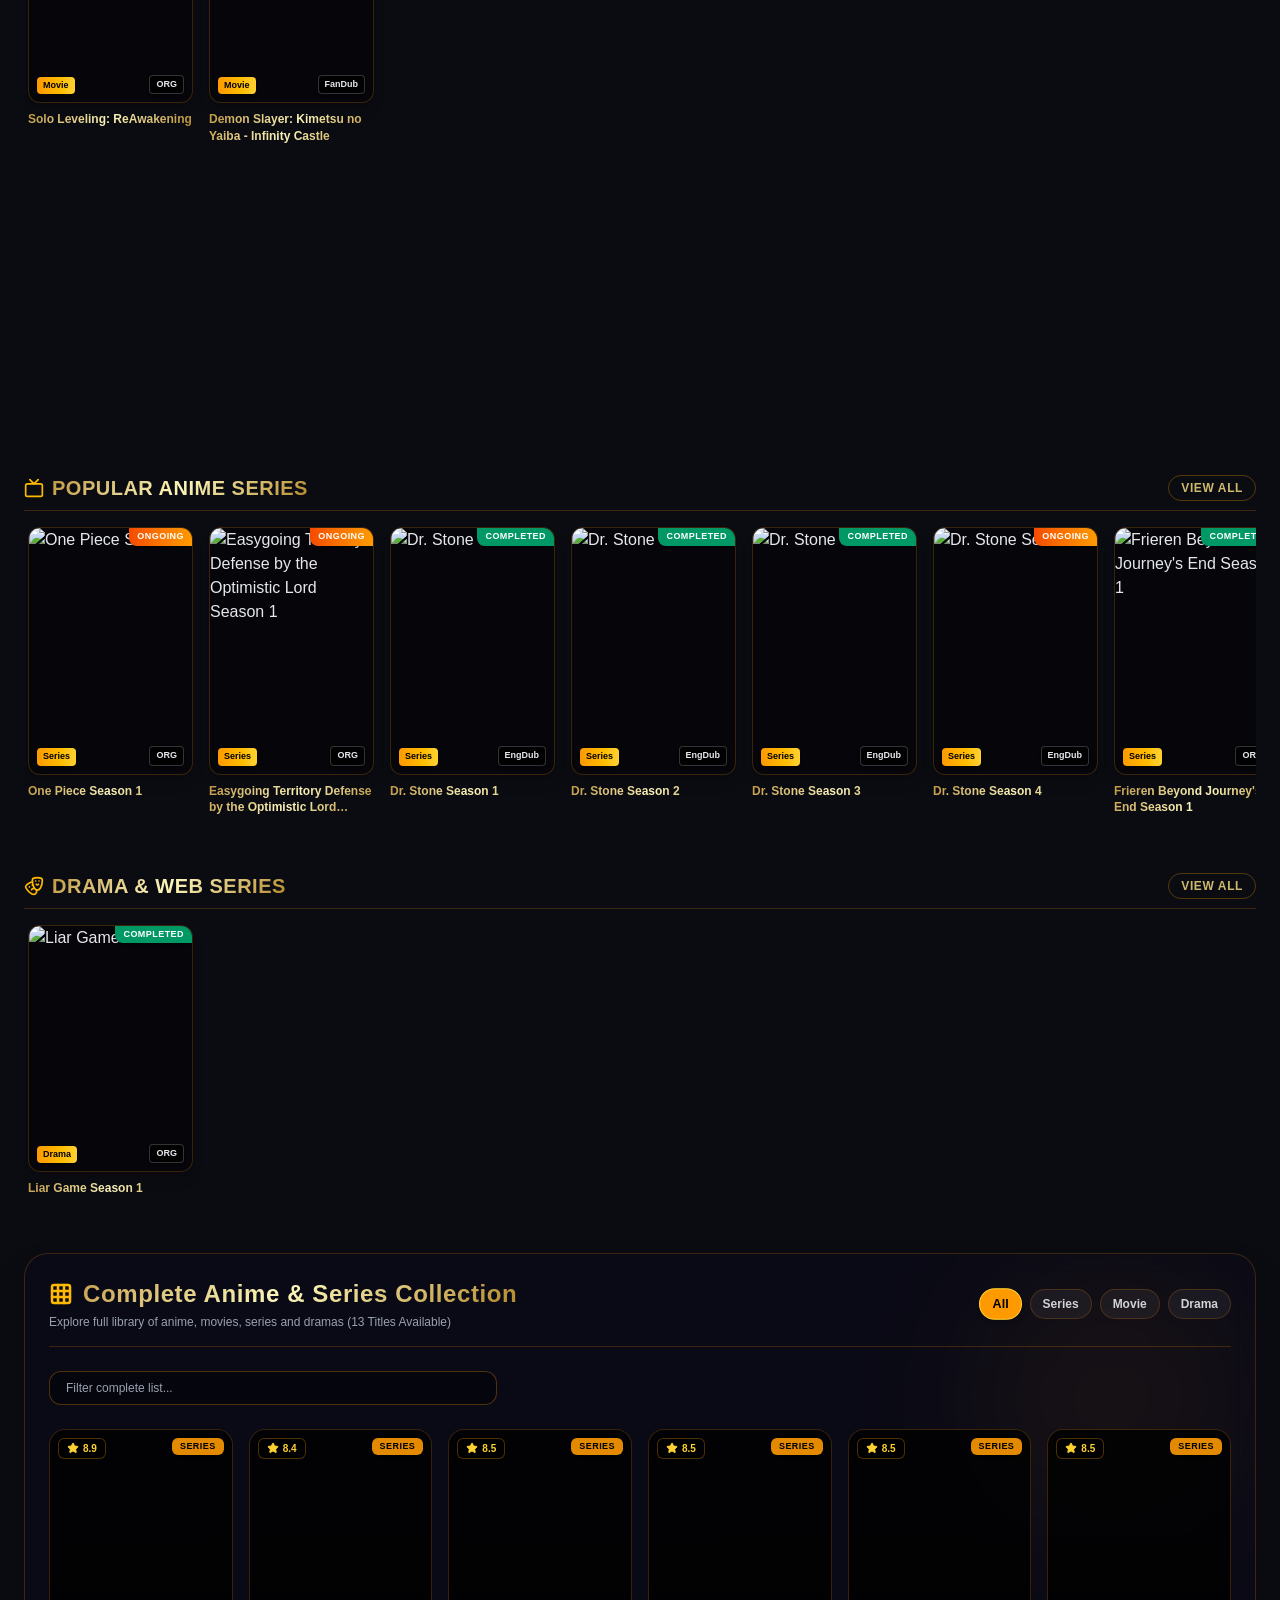
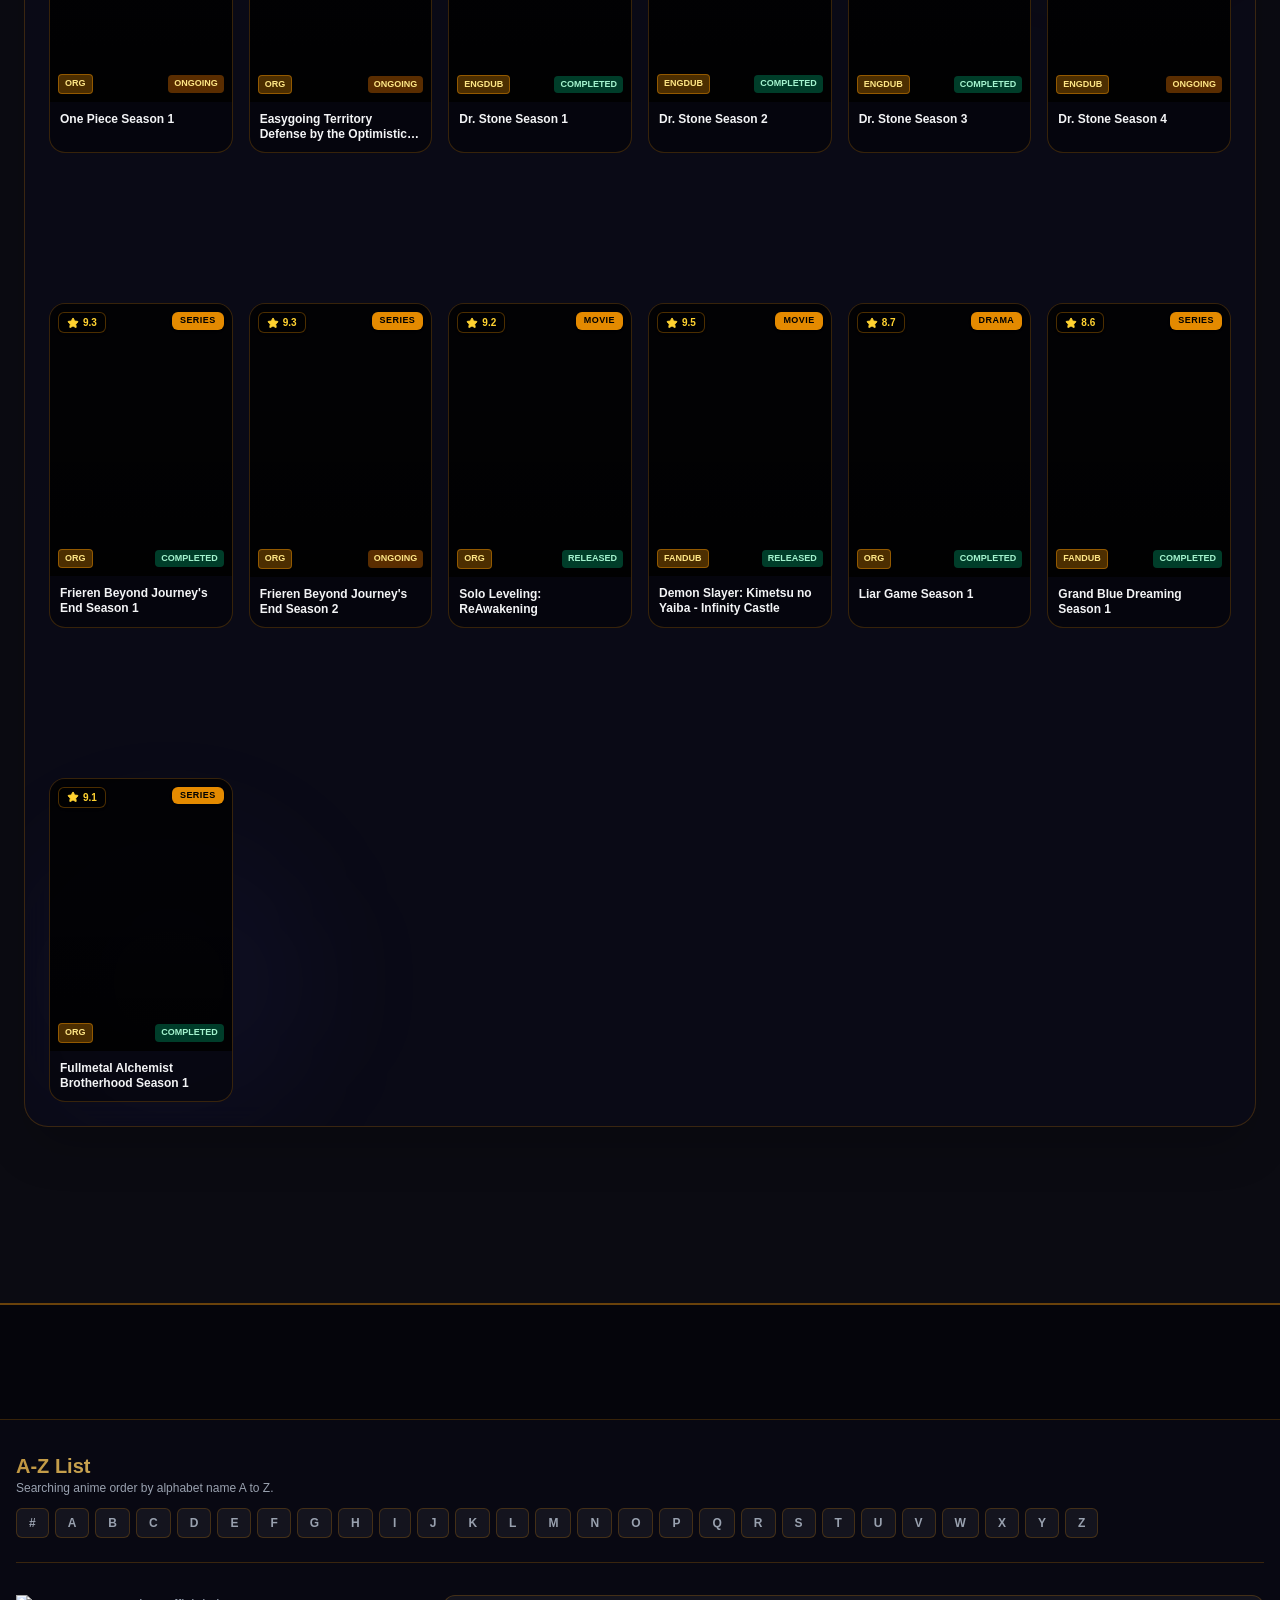
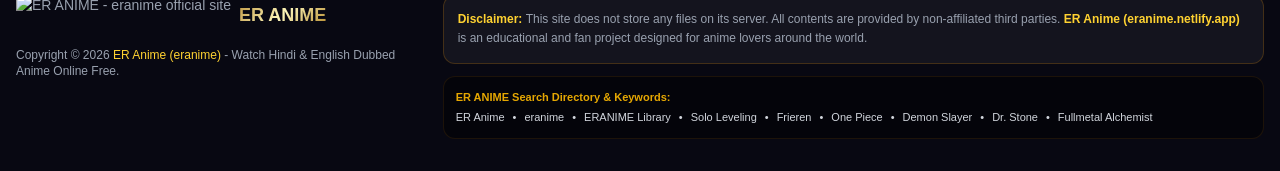
==== commit 79cf300b: "Add files via upload" ====
--- a/index.html
+++ b/index.html
@@ -9,30 +9,32 @@
     <meta name="apple-mobile-web-app-title" content="ER ANIME" />
     
     <!-- Primary Search Engine Optimization (SEO) Meta Tags -->
-    <title>ER ANIME - Watch Free Anime, Series & Movies (eranime)</title>
-    <meta name="title" content="ER ANIME - Watch Free Anime, Series & Movies (eranime)" />
-    <meta name="description" content="Watch ER Anime (eranime) free in HD! Stream thousands of Anime, Series &amp; Movies in Hindi Dubbed and English Subbed with fast streaming on ER ANIME." />
-    <meta name="keywords" content="er anime, eranime, Er anime, ER Anime, ER ANIME, ERANIME, er anime watch online, er anime website, er anime official, er anime hindi dubbed, er anime english subbed, er anime movies, er anime series, er anime HD streaming, er-mailer github io anime, watch free anime online" />
+    <title>ER ANIME - Watch Free Anime, Series &amp; Movies Online (eranime)</title>
+    <meta name="title" content="ER ANIME - Watch Free Anime, Series &amp; Movies Online (eranime)" />
+    <meta name="description" content="Watch ER Anime (eranime) online free in HD! Stream thousands of Anime, Web Series &amp; Movies in Hindi Dubbed and English Subbed with ultrafast streaming on ER ANIME (eranime.netlify.app)." />
+    <meta name="keywords" content="er anime, eranime, Er anime, ER Anime, ER ANIME, ERANIME, eranime netlify app, eranime.netlify.app, er anime watch online, er anime website, er anime official, er anime hindi dubbed, er anime english subbed, er anime movies, er anime series, er anime HD streaming, watch free anime online, anime hindi dubbed free, solo leveling hindi dubbed, frieren hindi dubbed, one piece hindi dubbed" />
     <meta name="robots" content="index, follow, max-image-preview:large, max-snippet:-1, max-video-preview:-1" />
     <meta name="author" content="ER Anime Team" />
-    <meta name="language" content="English, Hindi" />
+    <meta name="publisher" content="ER Anime" />
+    <meta name="language" content="English, Hindi, Bengali, Japanese" />
+    <meta name="google-site-verification" content="22DjCENIK_SPrd3i7rGYeBfeKOhVzwZcDa-NOVQVS_4" />
     <meta name="google-site-verification" content="AAaVU72Aq7FSFQ6fMHpyE2KahMLHNqNlwAfYtjYe5d8" />
     <meta name="msvalidate.01" content="CB079F4B7F07BCB702EED27F51E1A80D" />
-    <link rel="canonical" href="https://er-mailer.github.io/Anime/" />
+    <link rel="canonical" href="https://eranime.netlify.app" />
 
     <!-- Open Graph / Facebook / WhatsApp SEO -->
     <meta property="og:type" content="website" />
     <meta property="og:site_name" content="ER ANIME - ER Anime (eranime)" />
     <meta property="og:title" content="ER ANIME - Watch Free Anime, Series &amp; Movies (eranime)" />
-    <meta property="og:description" content="Watch ER Anime (eranime) free in HD! Stream thousands of Anime, Series &amp; Movies in Hindi Dubbed and English Subbed with fast streaming on ER ANIME." />
+    <meta property="og:description" content="Watch ER Anime (eranime) free in HD! Stream thousands of Anime, Series &amp; Movies in Hindi Dubbed and English Subbed with fast streaming on ER ANIME (eranime.netlify.app)." />
     <meta property="og:image" content="https://myimgs.org/storage/images/25796/ER-ANIME.png" />
     <meta property="og:image:alt" content="ER ANIME Logo - Watch Free Anime Online" />
-    <meta property="og:url" content="https://er-mailer.github.io/Anime/" />
+    <meta property="og:url" content="https://eranime.netlify.app" />
 
     <!-- Twitter SEO -->
     <meta name="twitter:card" content="summary_large_image" />
     <meta name="twitter:title" content="ER ANIME - Watch Free Anime, Series &amp; Movies (eranime)" />
-    <meta name="twitter:description" content="Watch ER Anime (eranime) free in HD! Stream thousands of Anime, Series &amp; Movies in Hindi Dubbed and English Subbed with fast streaming on ER ANIME." />
+    <meta name="twitter:description" content="Watch ER Anime (eranime) free in HD! Stream thousands of Anime, Series &amp; Movies in Hindi Dubbed and English Subbed with fast streaming on ER ANIME (eranime.netlify.app)." />
     <meta name="twitter:image" content="https://myimgs.org/storage/images/25796/ER-ANIME.png" />
 
     <!-- Google Search Engine Structured Data JSON-LD (WebSite, Organization, FAQ, Breadcrumbs) -->
@@ -42,12 +44,12 @@
           "@context": "https://schema.org",
           "@type": "WebSite",
           "name": "ER ANIME",
-          "alternateName": ["er anime", "eranime", "Er anime", "ER Anime", "ER ANIME", "ERANIME"],
-          "url": "https://er-mailer.github.io/Anime/",
+          "alternateName": ["er anime", "eranime", "Er anime", "ER Anime", "ER ANIME", "ERANIME", "eranime.netlify.app"],
+          "url": "https://eranime.netlify.app",
           "description": "Watch free anime, series, and movies in Hindi & English Dubbed in HD on ER ANIME (eranime).",
           "potentialAction": {
             "@type": "SearchAction",
-            "target": "https://er-mailer.github.io/Anime/?s={search_term_string}",
+            "target": "https://eranime.netlify.app/library?query={search_term_string}",
             "query-input": "required name=search_term_string"
           }
         },
@@ -55,11 +57,11 @@
           "@context": "https://schema.org",
           "@type": "Organization",
           "name": "ER ANIME",
-          "alternateName": ["ER Anime", "eranime", "er anime"],
-          "url": "https://er-mailer.github.io/Anime/",
+          "alternateName": ["ER Anime", "eranime", "er anime", "ERANIME"],
+          "url": "https://eranime.netlify.app",
           "logo": "https://myimgs.org/storage/images/25796/ER-ANIME.png",
           "sameAs": [
-            "https://er-mailer.github.io/Anime/"
+            "https://eranime.netlify.app"
           ]
         },
         {
@@ -70,25 +72,25 @@
               "@type": "ListItem",
               "position": 1,
               "name": "ER ANIME Home",
-              "item": "https://er-mailer.github.io/Anime/"
+              "item": "https://eranime.netlify.app/"
             },
             {
               "@type": "ListItem",
               "position": 2,
               "name": "Anime Library",
-              "item": "https://er-mailer.github.io/Anime/?view=library"
+              "item": "https://eranime.netlify.app/library"
             },
             {
               "@type": "ListItem",
               "position": 3,
-              "name": "Series Collection",
-              "item": "https://er-mailer.github.io/Anime/?view=library&type=series"
+              "name": "Solo Leveling",
+              "item": "https://eranime.netlify.app/anime/solo-leveling-reawakening"
             },
             {
               "@type": "ListItem",
               "position": 4,
-              "name": "Movies Collection",
-              "item": "https://er-mailer.github.io/Anime/?view=library&type=movie"
+              "name": "Frieren Beyond Journey's End",
+              "item": "https://eranime.netlify.app/anime/frieren-beyond-journeys-end"
             }
           ]
         },
@@ -101,7 +103,7 @@
               "name": "What is ER ANIME (eranime)?",
               "acceptedAnswer": {
                 "@type": "Answer",
-                "text": "ER ANIME (eranime) is a free anime streaming platform where users can watch thousands of anime series, movies, and dramas in HD with Hindi Dubbed, English Subbed, and Original audio."
+                "text": "ER ANIME (eranime, eranime.netlify.app) is a premier free anime streaming platform where users can watch thousands of anime series, movies, and dramas in HD with Hindi Dubbed, English Subbed, and Original Japanese audio."
               }
             },
             {
@@ -109,7 +111,7 @@
               "name": "Is ER ANIME free to watch?",
               "acceptedAnswer": {
                 "@type": "Answer",
-                "text": "Yes, ER ANIME (eranime) is 100% free to stream online without any subscription fees."
+                "text": "Yes, ER ANIME (eranime) is 100% free to stream online without any subscription fees or sign up requirements."
               }
             },
             {
@@ -117,7 +119,15 @@
               "name": "Where can I watch Hindi & English dubbed anime on ER Anime?",
               "acceptedAnswer": {
                 "@type": "Answer",
-                "text": "You can explore the full ER Anime library at https://er-mailer.github.io/Anime/?view=library and filter by audio preferences such as Hindi Dubbed, English Subbed, or Original Japanese audio."
+                "text": "You can explore the full ER Anime library at https://eranime.netlify.app/?view=library and filter by audio preferences such as Hindi Dubbed, English Subbed, or Original Japanese audio."
+              }
+            },
+            {
+              "@type": "Question",
+              "name": "What is the official URL of ER Anime?",
+              "acceptedAnswer": {
+                "@type": "Answer",
+                "text": "The official URL of ER ANIME is https://eranime.netlify.app where you can stream all latest episodes in high definition."
               }
             }
           ]
@@ -133,12 +143,10 @@
 
     <!-- Favicon -->
     <link rel="icon" type="image/png" href="https://myimgs.org/storage/images/25796/ER-ANIME.png" />
-    <script type="module" crossorigin src="./assets/index-CbDxuX9H.js"></script>
-    <link rel="stylesheet" crossorigin href="./assets/index-CwI8uZET.css">
+    <script type="module" crossorigin src="./assets/index-BNLE37XH.js"></script>
+    <link rel="stylesheet" crossorigin href="./assets/index-CGw_0WjI.css">
   </head>
   <body class="bg-[#0a0a1f] text-gray-100 antialiased selection:bg-amber-500 selection:text-black">
-    <!-- Primary H1 Heading Tag for Search Engines & Accessibility Crawlers -->
-    <h1 class="sr-only">ER ANIME - Watch Free Anime, Series &amp; Movies Online (eranime)</h1>
     <div id="root"></div>
   </body>
 </html>
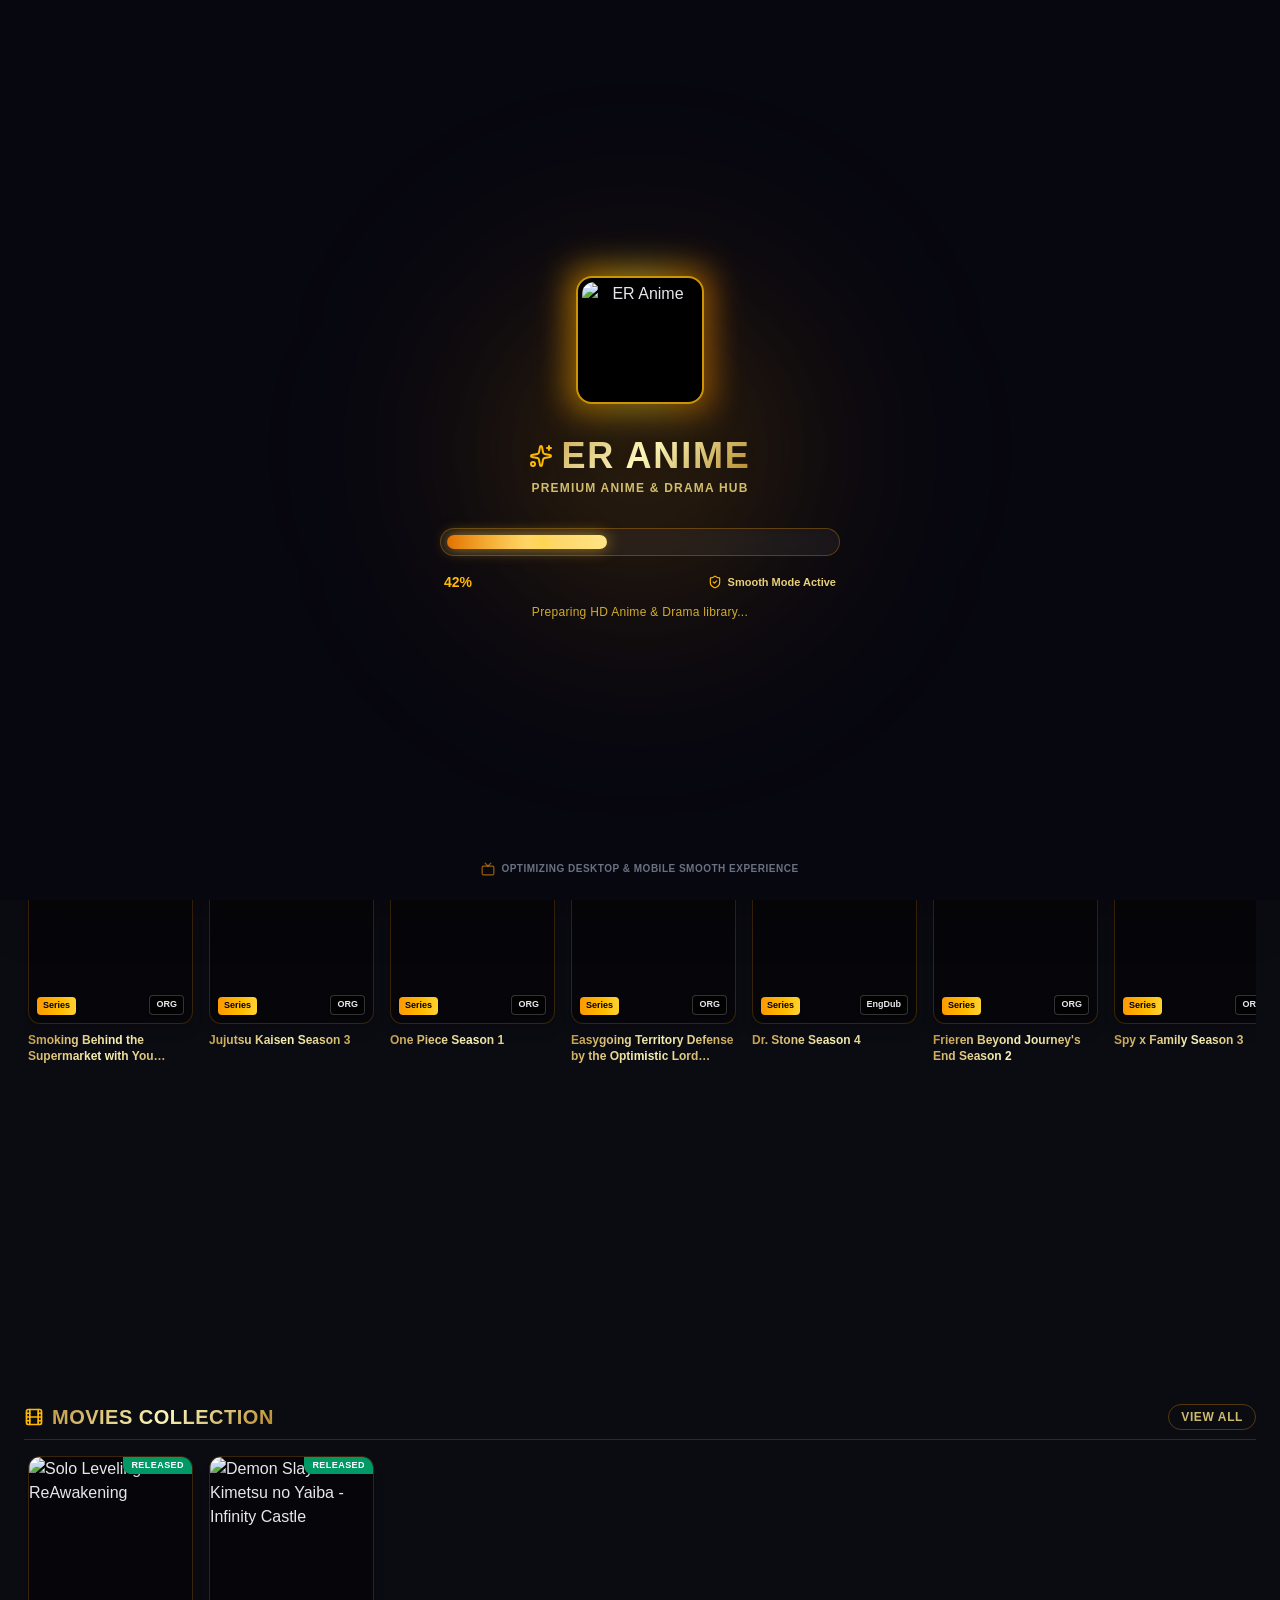
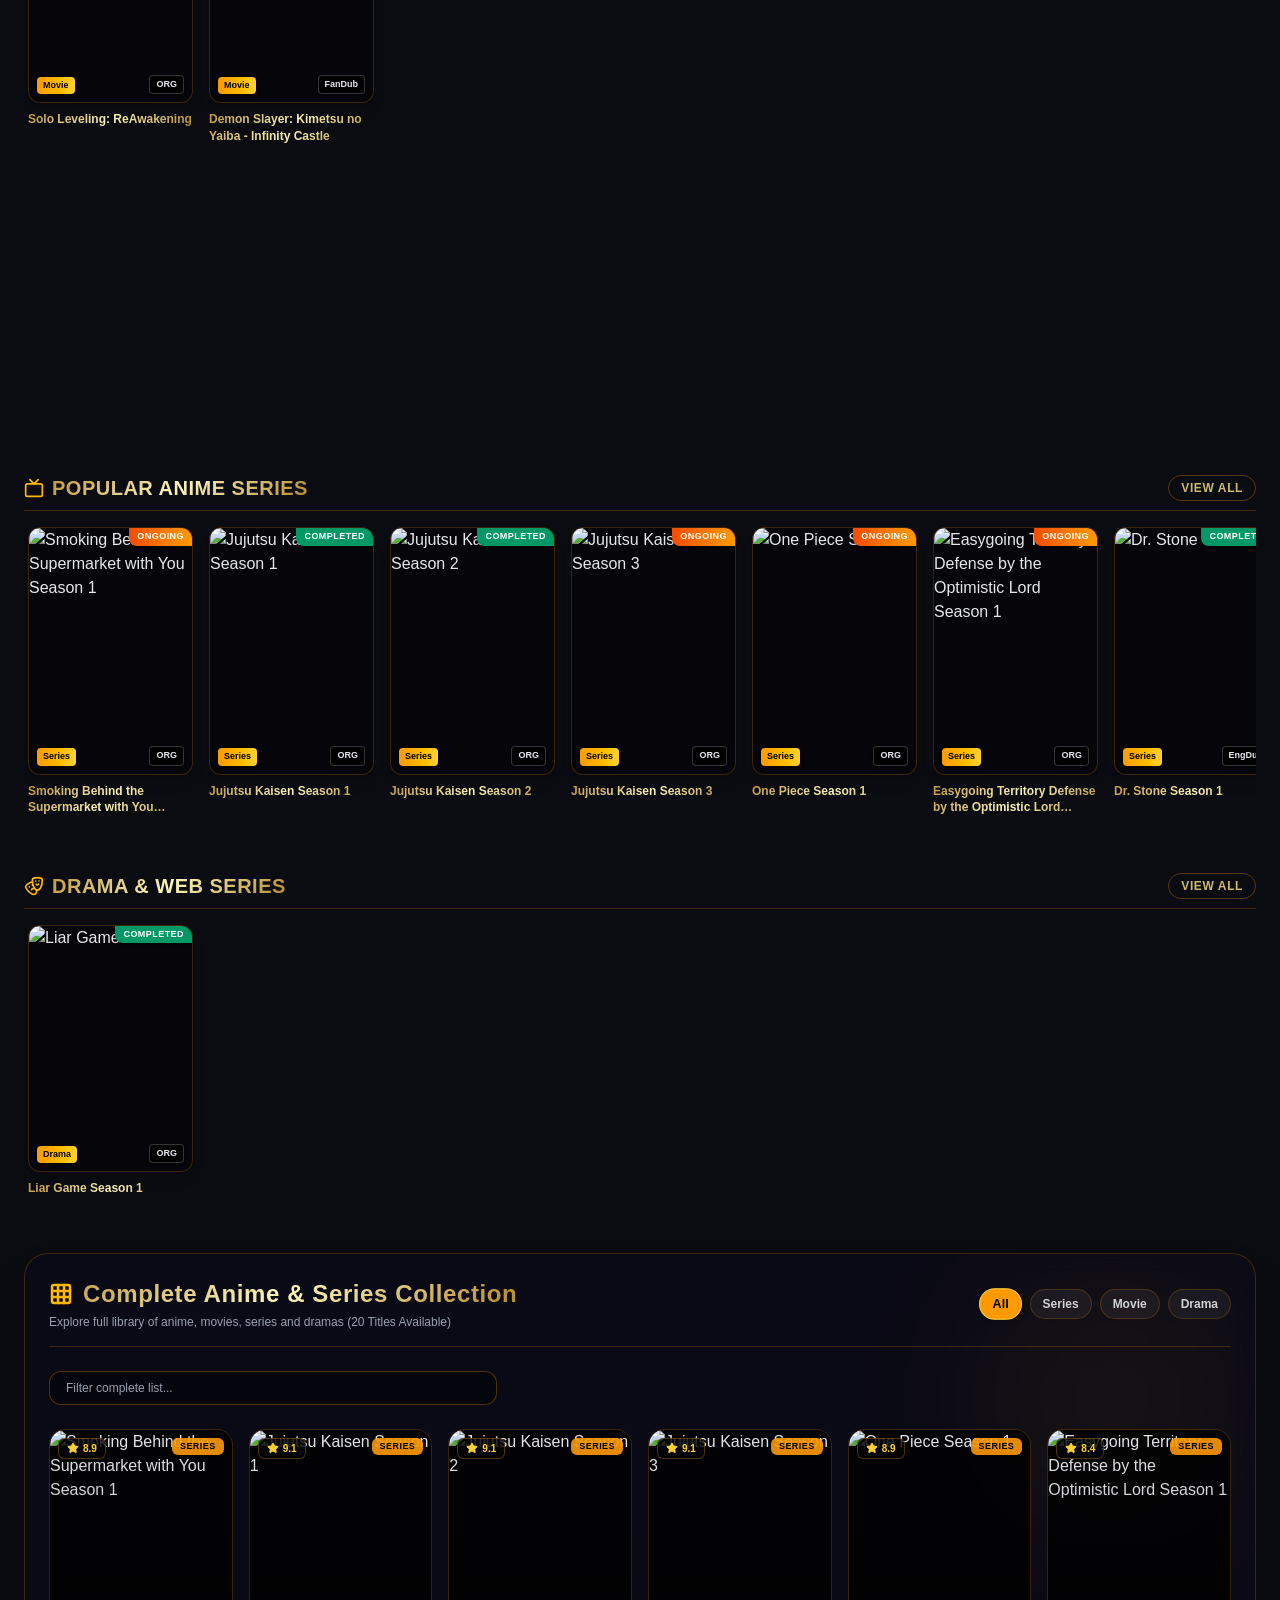
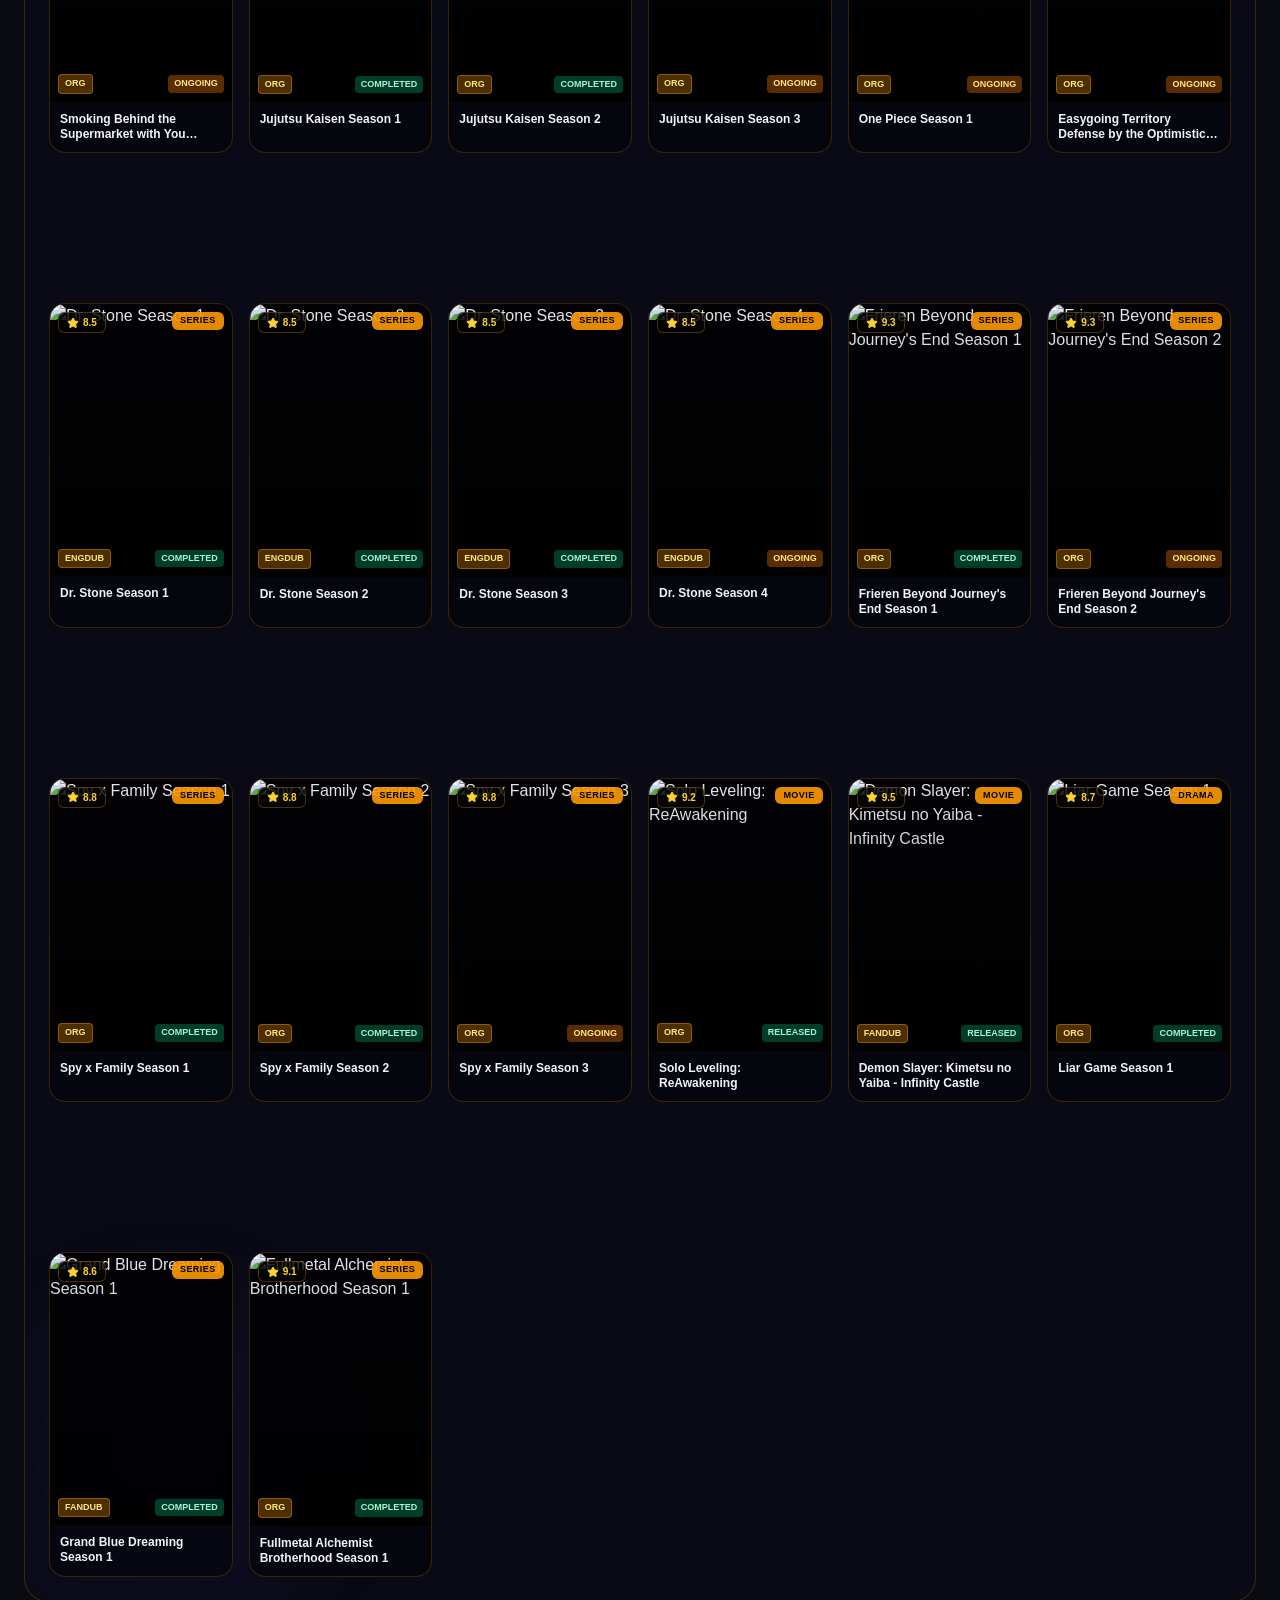
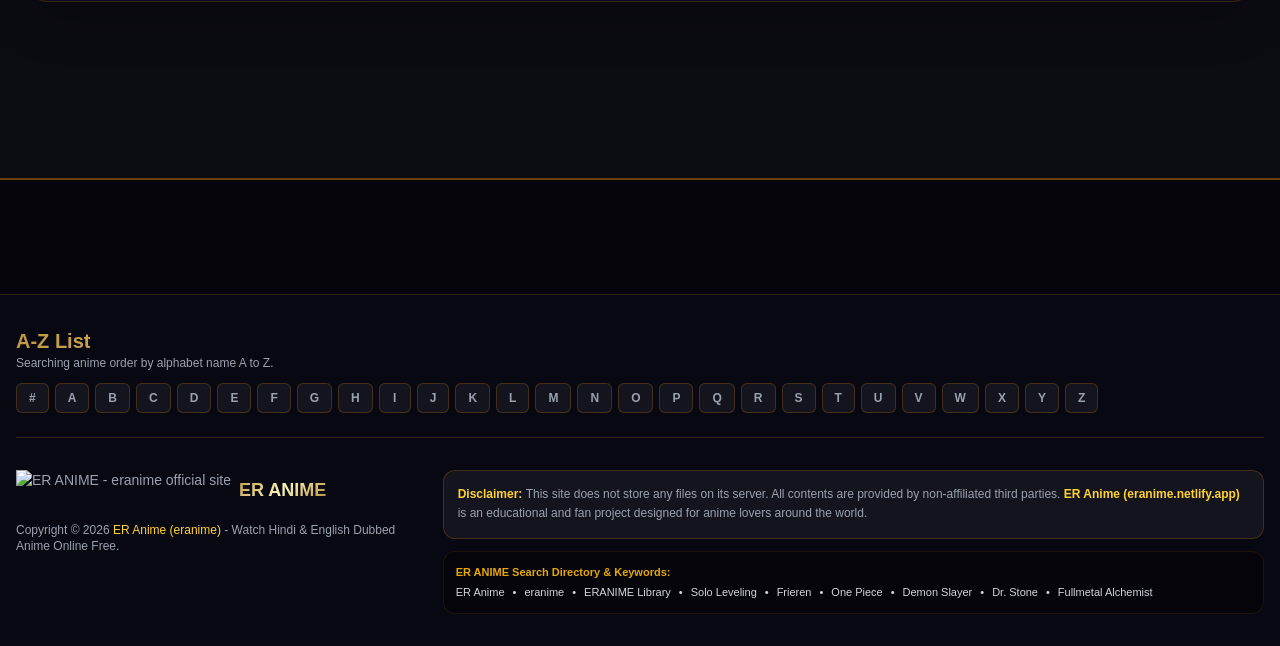
==== commit fb1f7302: "Add files via upload" ====
--- a/index.html
+++ b/index.html
@@ -143,8 +143,8 @@
 
     <!-- Favicon -->
     <link rel="icon" type="image/png" href="https://myimgs.org/storage/images/25796/ER-ANIME.png" />
-    <script type="module" crossorigin src="./assets/index-BNLE37XH.js"></script>
-    <link rel="stylesheet" crossorigin href="./assets/index-CGw_0WjI.css">
+    <script type="module" crossorigin src="/assets/index-us3PdSra.js"></script>
+    <link rel="stylesheet" crossorigin href="/assets/index-C5YiykJT.css">
   </head>
   <body class="bg-[#0a0a1f] text-gray-100 antialiased selection:bg-amber-500 selection:text-black">
     <div id="root"></div>
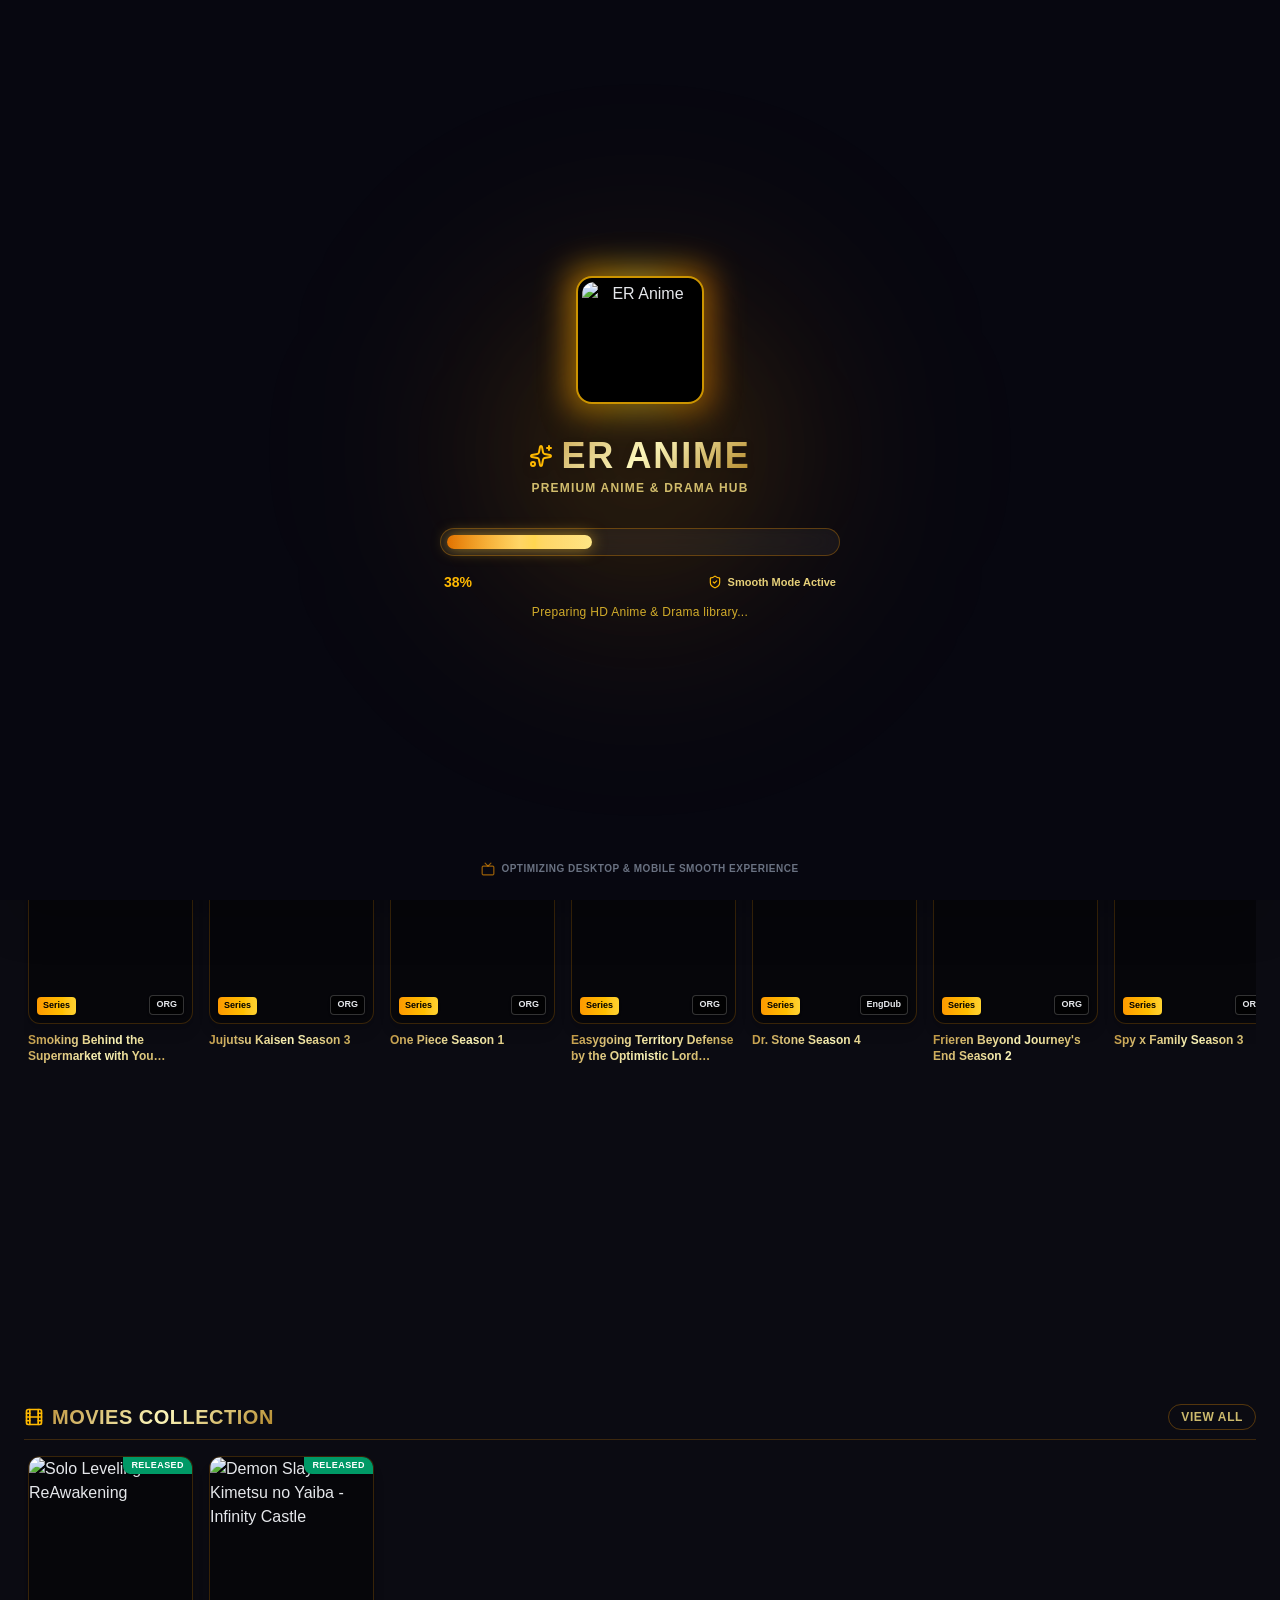
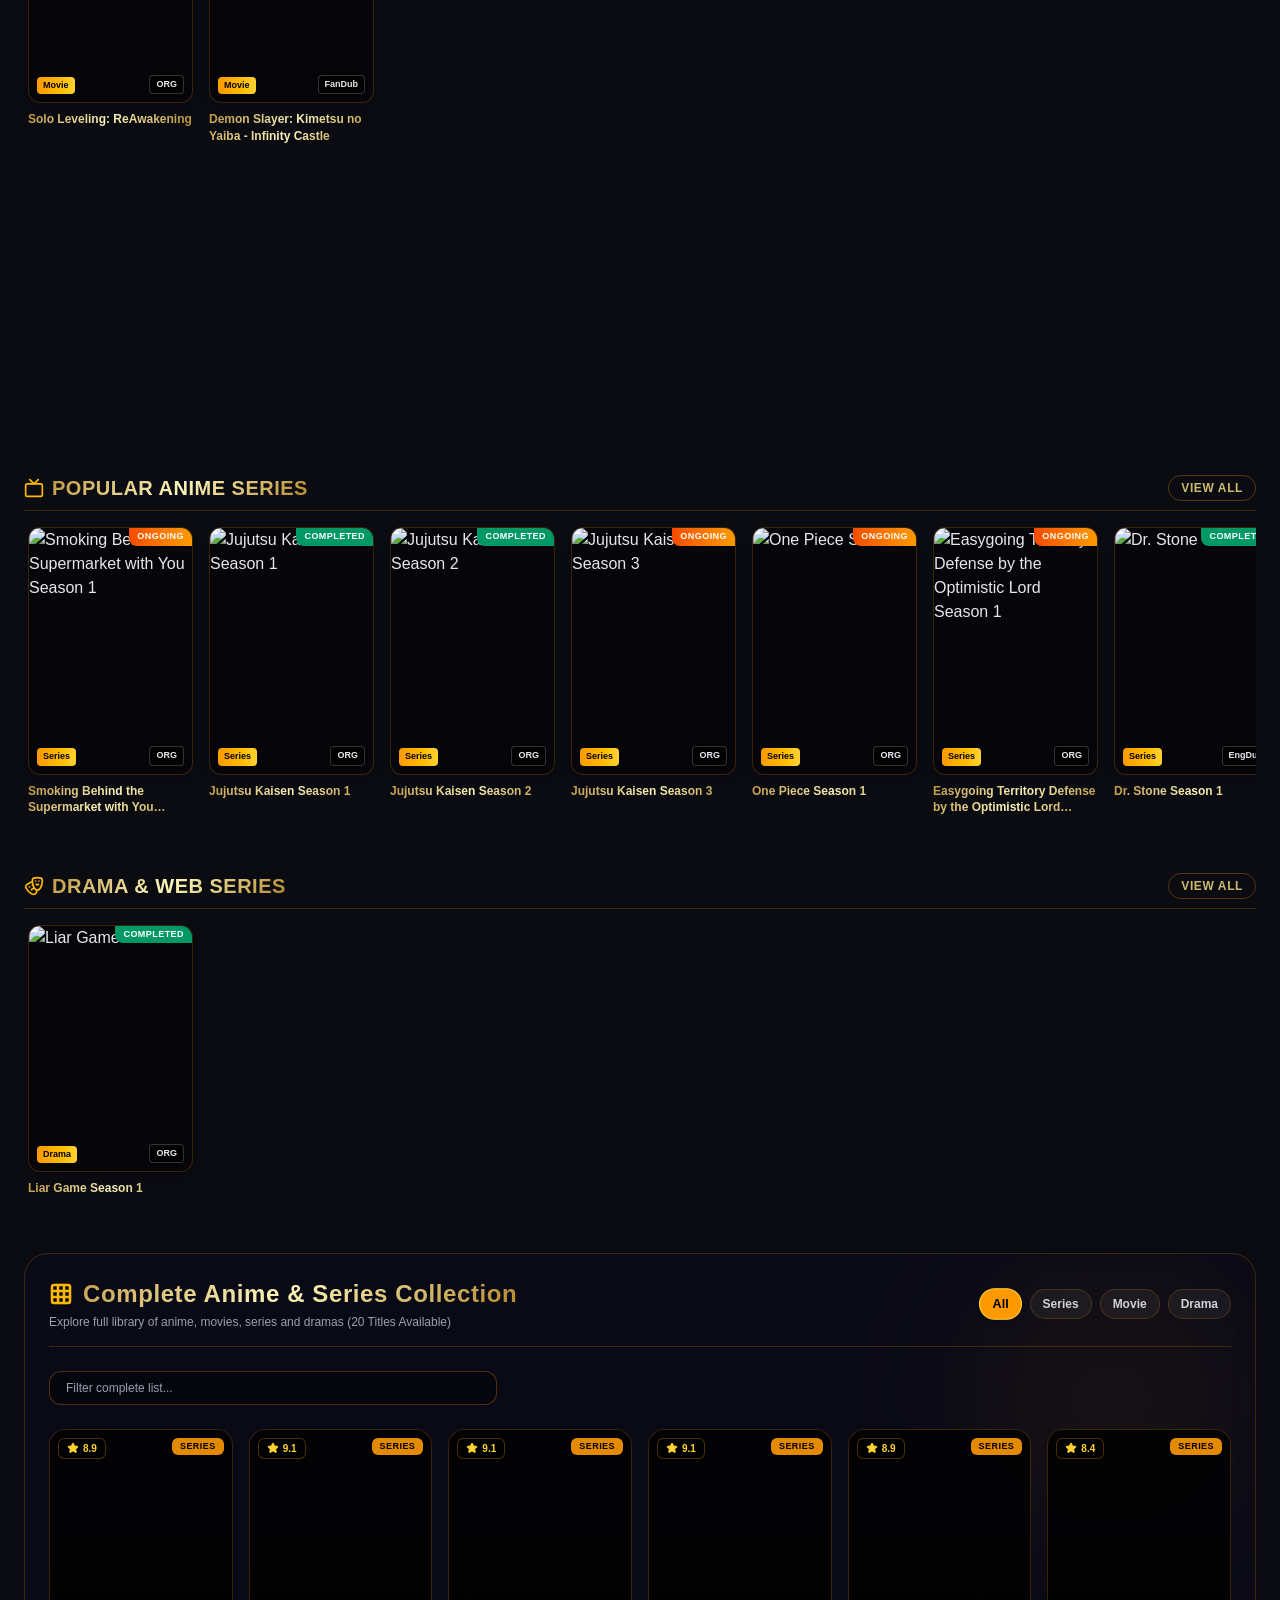
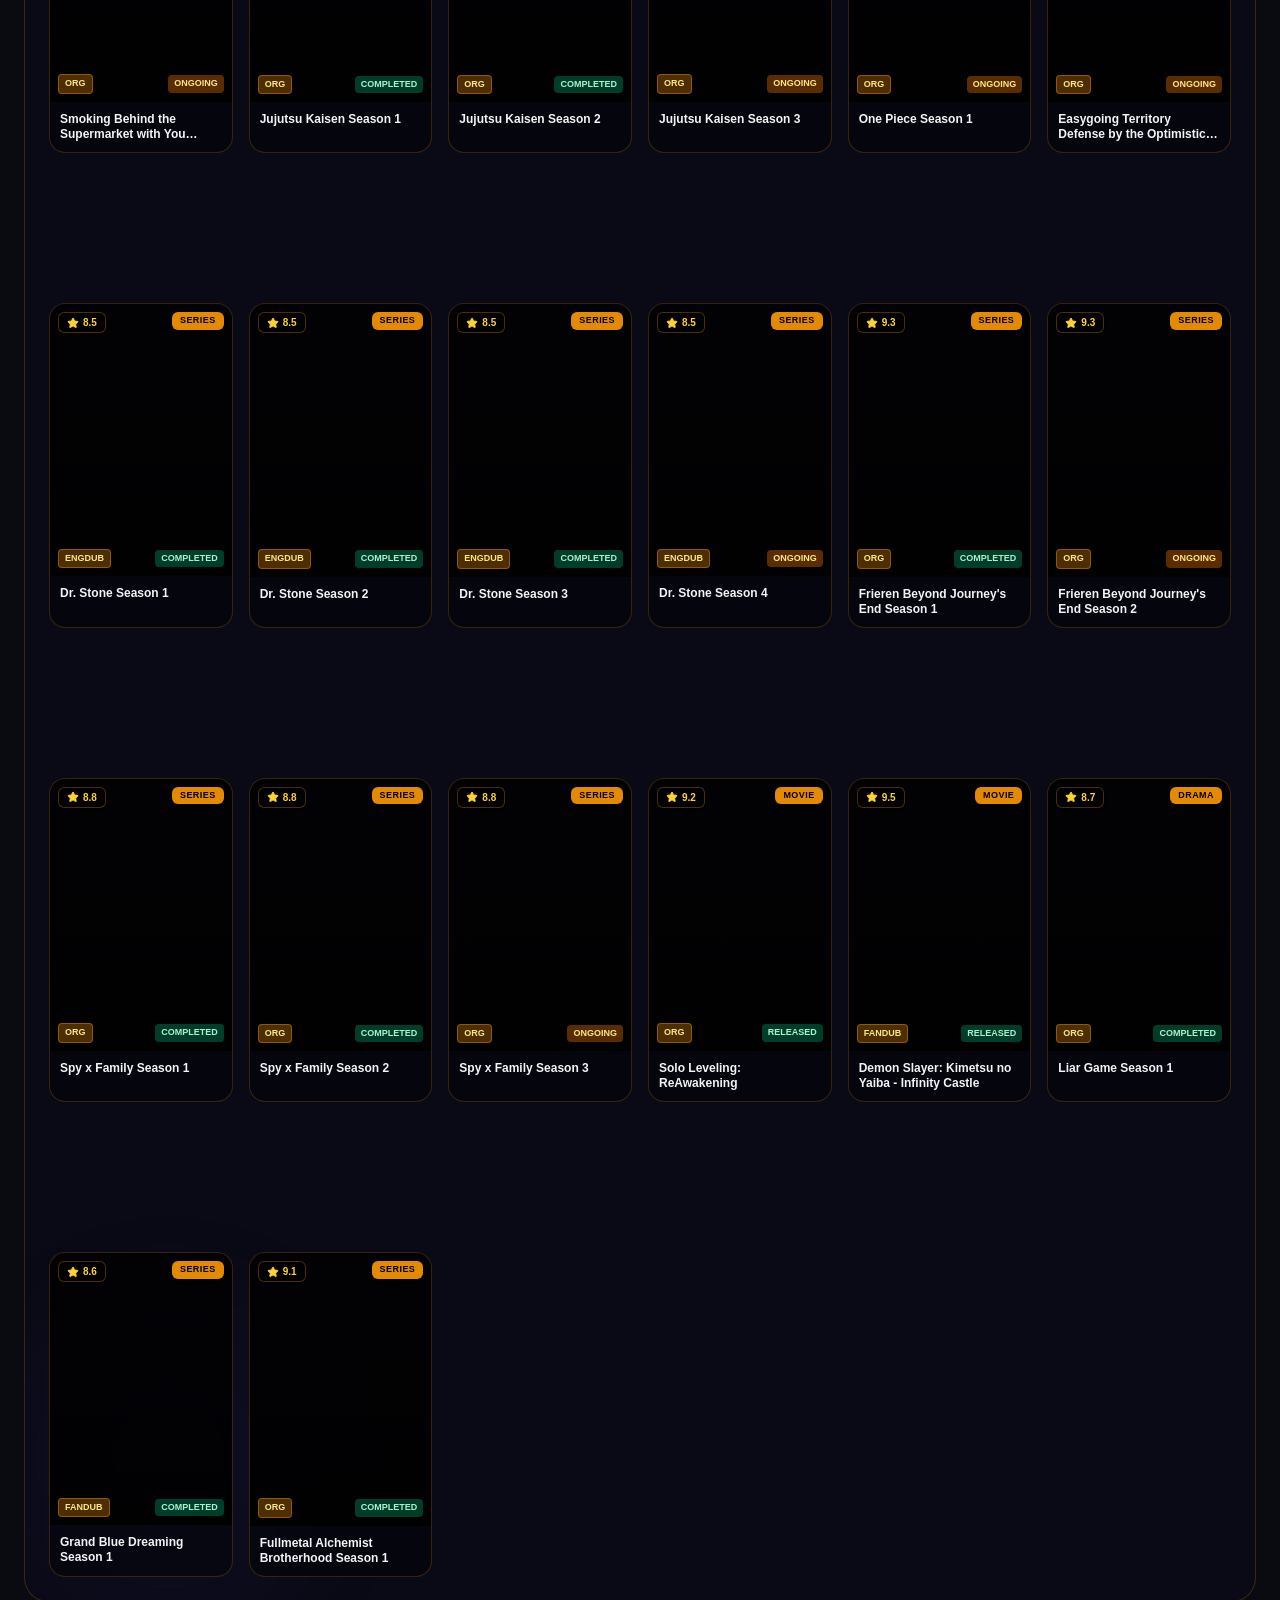
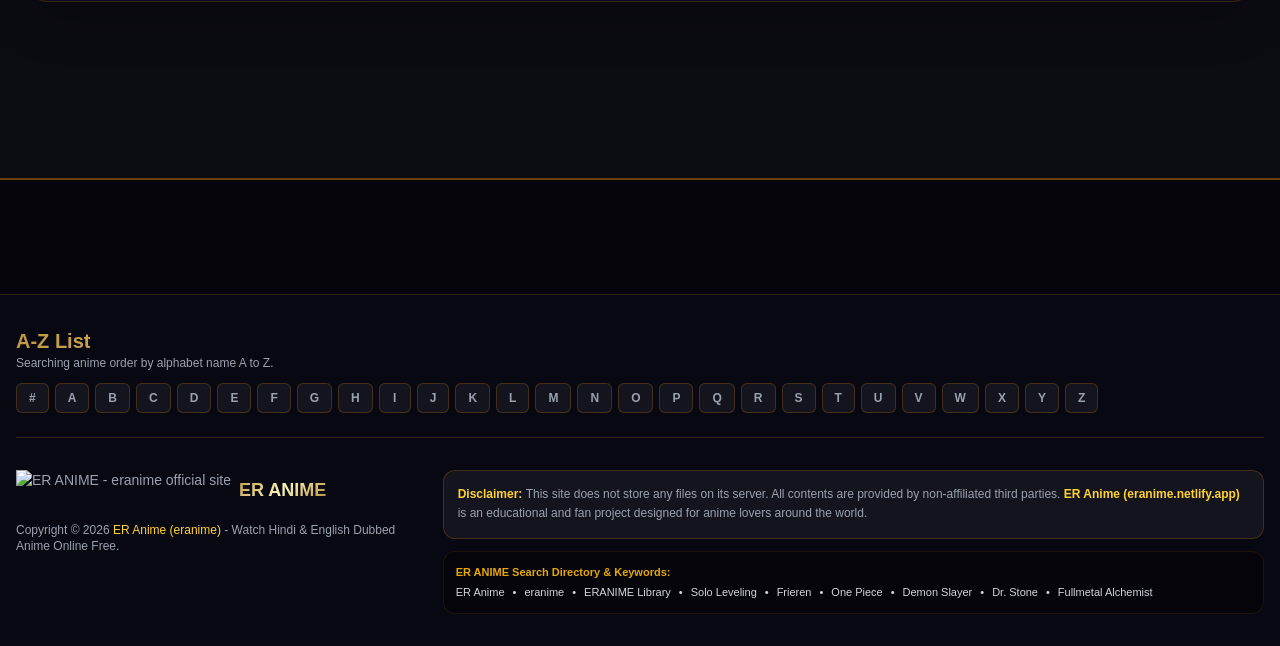
==== commit b041a4d3: "Add files via upload" ====
--- a/index.html
+++ b/index.html
@@ -11,7 +11,7 @@
     <!-- Primary Search Engine Optimization (SEO) Meta Tags -->
     <title>ER ANIME - Watch Free Anime, Series &amp; Movies Online (eranime)</title>
     <meta name="title" content="ER ANIME - Watch Free Anime, Series &amp; Movies Online (eranime)" />
-    <meta name="description" content="Watch ER Anime (eranime) online free in HD! Stream thousands of Anime, Web Series &amp; Movies in Hindi Dubbed and English Subbed with ultrafast streaming on ER ANIME (eranime.netlify.app)." />
+    <meta name="description" content="Watch free Anime, Movies &amp; Web Series online in HD on ER ANIME. Stream Hindi Dubbed and English Subbed anime with fast bufferless playback on eranime." />
     <meta name="keywords" content="er anime, eranime, Er anime, ER Anime, ER ANIME, ERANIME, eranime netlify app, eranime.netlify.app, er anime watch online, er anime website, er anime official, er anime hindi dubbed, er anime english subbed, er anime movies, er anime series, er anime HD streaming, watch free anime online, anime hindi dubbed free, solo leveling hindi dubbed, frieren hindi dubbed, one piece hindi dubbed" />
     <meta name="robots" content="index, follow, max-image-preview:large, max-snippet:-1, max-video-preview:-1" />
     <meta name="author" content="ER Anime Team" />
@@ -20,13 +20,24 @@
     <meta name="google-site-verification" content="22DjCENIK_SPrd3i7rGYeBfeKOhVzwZcDa-NOVQVS_4" />
     <meta name="google-site-verification" content="AAaVU72Aq7FSFQ6fMHpyE2KahMLHNqNlwAfYtjYe5d8" />
     <meta name="msvalidate.01" content="CB079F4B7F07BCB702EED27F51E1A80D" />
-    <link rel="canonical" href="https://eranime.netlify.app" />
+    <link id="canonical-tag" rel="canonical" href="https://eranime.netlify.app/" />
+    <script>
+      (function() {
+        try {
+          var canonical = document.getElementById('canonical-tag');
+          if (canonical && window.location.origin) {
+            var path = window.location.pathname || '/';
+            canonical.setAttribute('href', window.location.origin + path);
+          }
+        } catch (e) {}
+      })();
+    </script>
 
     <!-- Open Graph / Facebook / WhatsApp SEO -->
     <meta property="og:type" content="website" />
     <meta property="og:site_name" content="ER ANIME - ER Anime (eranime)" />
     <meta property="og:title" content="ER ANIME - Watch Free Anime, Series &amp; Movies (eranime)" />
-    <meta property="og:description" content="Watch ER Anime (eranime) free in HD! Stream thousands of Anime, Series &amp; Movies in Hindi Dubbed and English Subbed with fast streaming on ER ANIME (eranime.netlify.app)." />
+    <meta property="og:description" content="Watch free Anime, Movies &amp; Web Series online in HD on ER ANIME. Stream Hindi Dubbed and English Subbed anime with fast bufferless playback on eranime." />
     <meta property="og:image" content="https://myimgs.org/storage/images/25796/ER-ANIME.png" />
     <meta property="og:image:alt" content="ER ANIME Logo - Watch Free Anime Online" />
     <meta property="og:url" content="https://eranime.netlify.app" />
@@ -34,7 +45,7 @@
     <!-- Twitter SEO -->
     <meta name="twitter:card" content="summary_large_image" />
     <meta name="twitter:title" content="ER ANIME - Watch Free Anime, Series &amp; Movies (eranime)" />
-    <meta name="twitter:description" content="Watch ER Anime (eranime) free in HD! Stream thousands of Anime, Series &amp; Movies in Hindi Dubbed and English Subbed with fast streaming on ER ANIME (eranime.netlify.app)." />
+    <meta name="twitter:description" content="Watch free Anime, Movies &amp; Web Series online in HD on ER ANIME. Stream Hindi Dubbed and English Subbed anime with fast bufferless playback on eranime." />
     <meta name="twitter:image" content="https://myimgs.org/storage/images/25796/ER-ANIME.png" />
 
     <!-- Google Search Engine Structured Data JSON-LD (WebSite, Organization, FAQ, Breadcrumbs) -->
@@ -143,10 +154,15 @@
 
     <!-- Favicon -->
     <link rel="icon" type="image/png" href="https://myimgs.org/storage/images/25796/ER-ANIME.png" />
-    <script type="module" crossorigin src="/assets/index-us3PdSra.js"></script>
+    <script type="module" crossorigin src="/assets/index-KALeihJX.js"></script>
     <link rel="stylesheet" crossorigin href="/assets/index-C5YiykJT.css">
   </head>
   <body class="bg-[#0a0a1f] text-gray-100 antialiased selection:bg-amber-500 selection:text-black">
-    <div id="root"></div>
+    <div id="root">
+      <header style="position:absolute;width:1px;height:1px;padding:0;margin:-1px;overflow:hidden;clip:rect(0,0,0,0);white-space:nowrap;border:0;">
+        <h1>ER ANIME - Watch Free Anime, Series &amp; Movies Online (eranime)</h1>
+        <p>Watch free Anime, Movies &amp; Web Series online in HD on ER ANIME with Hindi Dubbed &amp; English Subbed audio.</p>
+      </header>
+    </div>
   </body>
 </html>
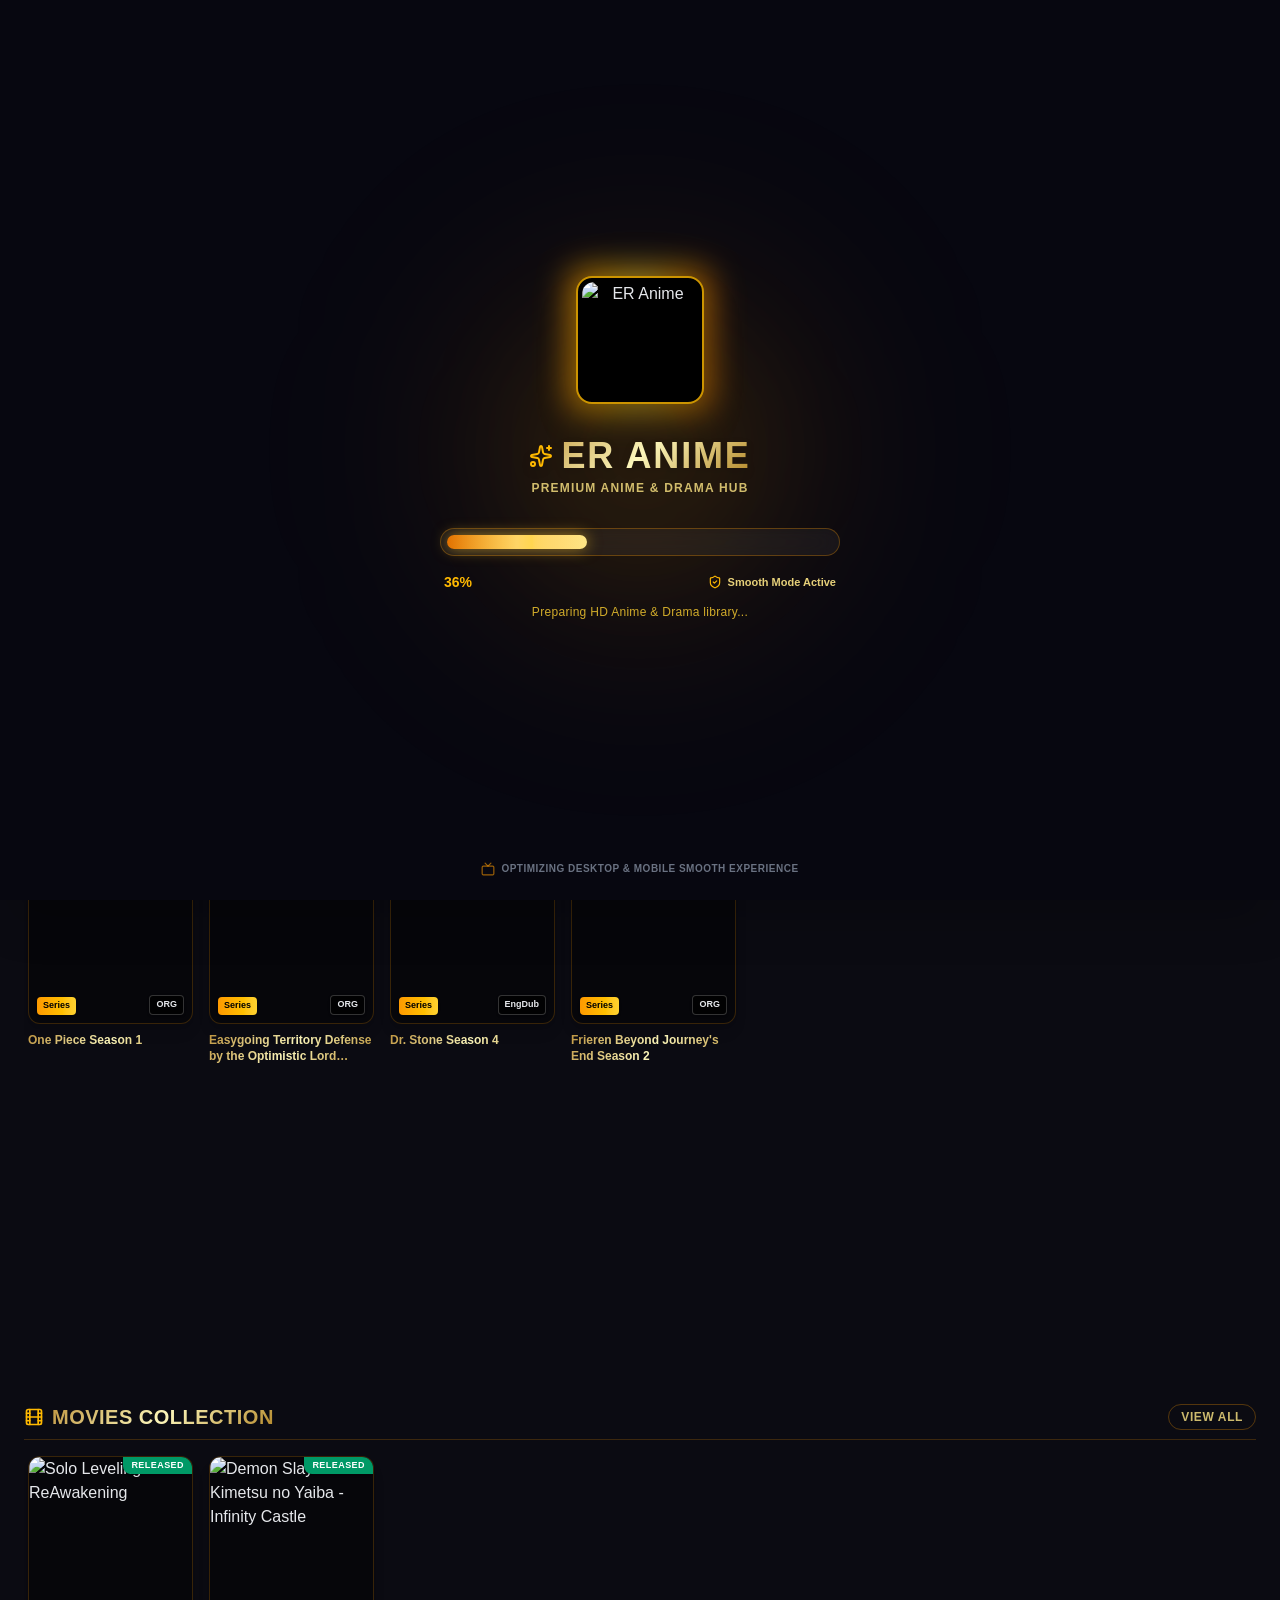
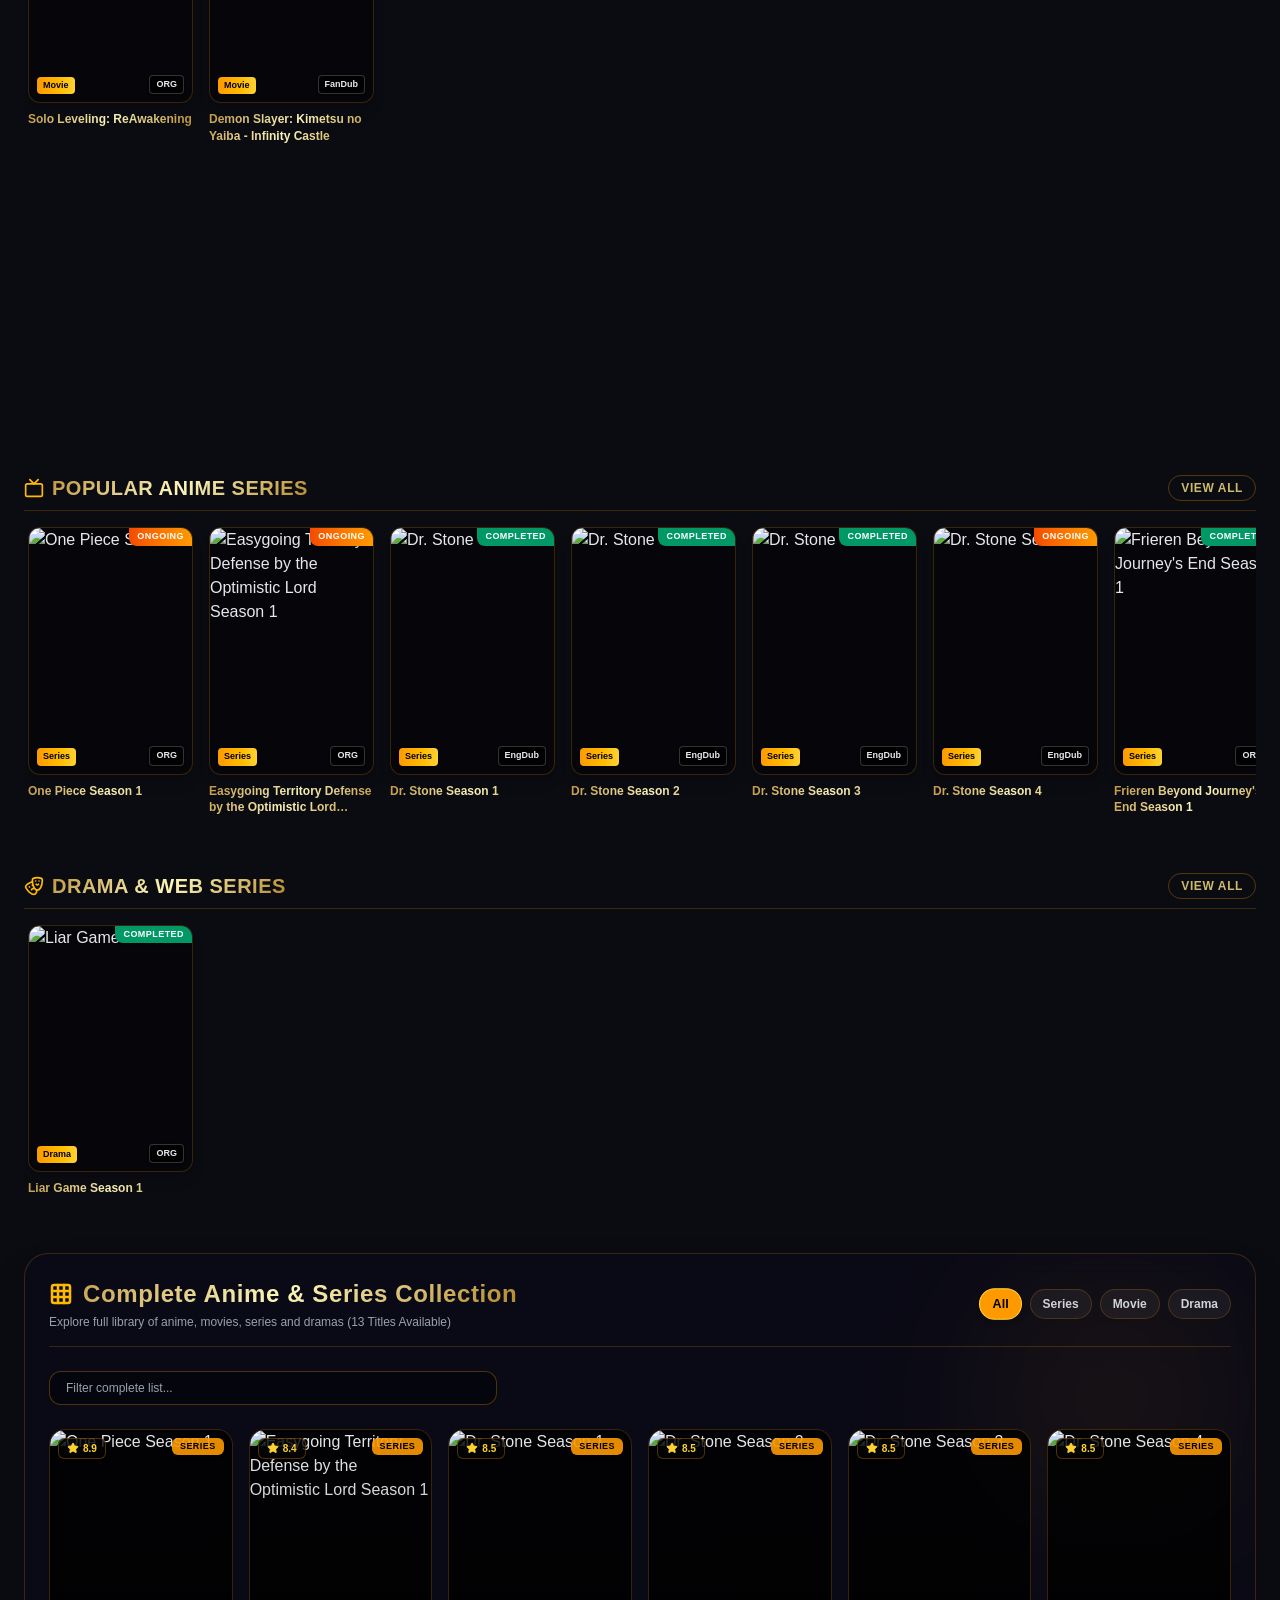
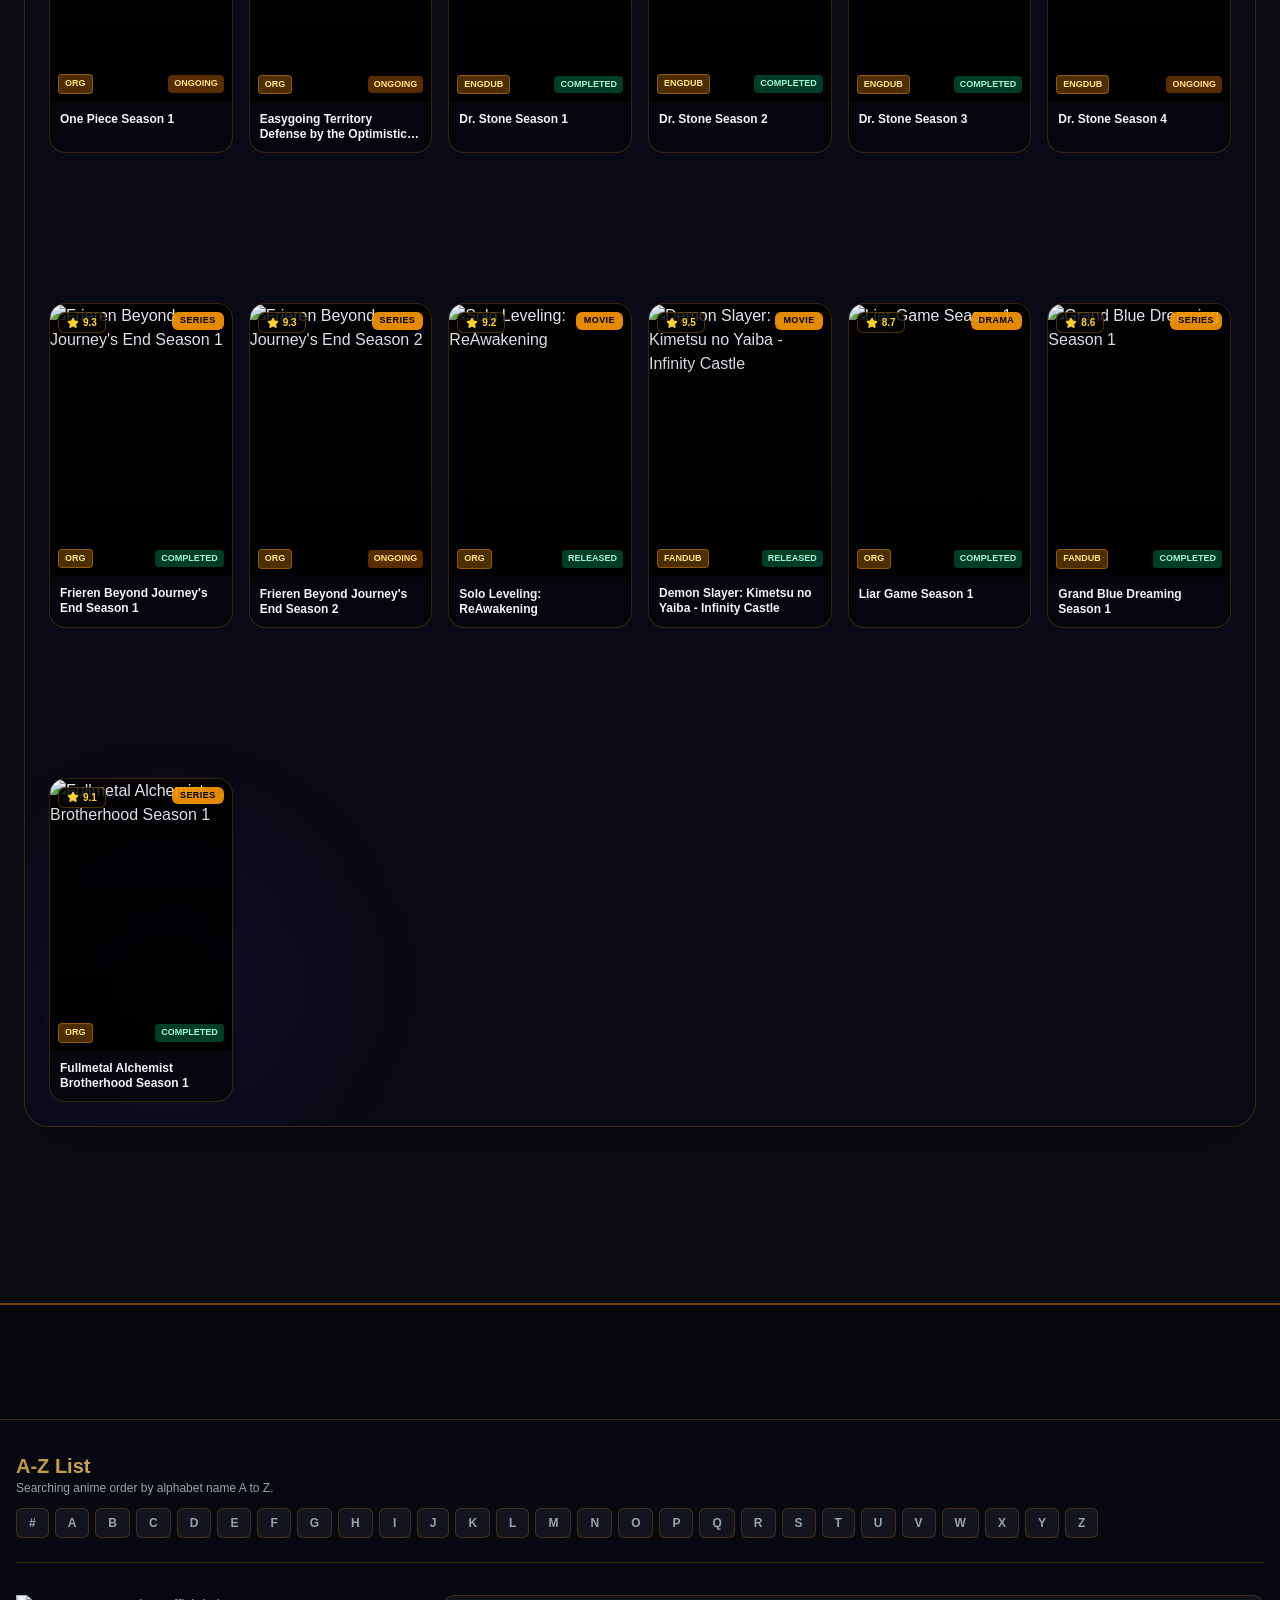
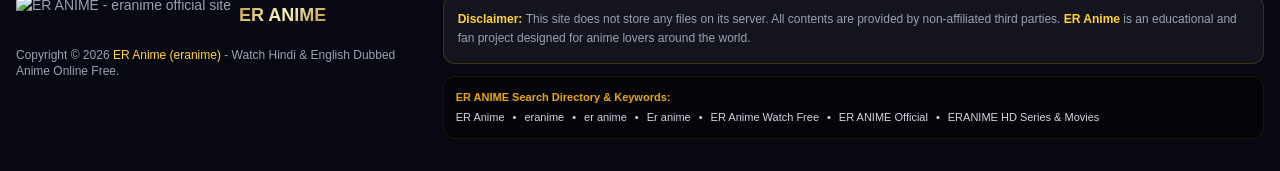
==== commit 153a4a01: "Add files via upload" ====
--- a/index.html
+++ b/index.html
@@ -9,43 +9,30 @@
     <meta name="apple-mobile-web-app-title" content="ER ANIME" />
     
     <!-- Primary Search Engine Optimization (SEO) Meta Tags -->
-    <title>ER ANIME - Watch Free Anime, Series &amp; Movies Online (eranime)</title>
-    <meta name="title" content="ER ANIME - Watch Free Anime, Series &amp; Movies Online (eranime)" />
-    <meta name="description" content="Watch free Anime, Movies &amp; Web Series online in HD on ER ANIME. Stream Hindi Dubbed and English Subbed anime with fast bufferless playback on eranime." />
-    <meta name="keywords" content="er anime, eranime, Er anime, ER Anime, ER ANIME, ERANIME, eranime netlify app, eranime.netlify.app, er anime watch online, er anime website, er anime official, er anime hindi dubbed, er anime english subbed, er anime movies, er anime series, er anime HD streaming, watch free anime online, anime hindi dubbed free, solo leveling hindi dubbed, frieren hindi dubbed, one piece hindi dubbed" />
+    <title>ER ANIME - Watch Free Anime, Series & Movies (eranime)</title>
+    <meta name="title" content="ER ANIME - Watch Free Anime, Series & Movies (eranime)" />
+    <meta name="description" content="Watch ER Anime (eranime) free in HD! Stream thousands of Anime, Series &amp; Movies in Hindi Dubbed and English Subbed with fast streaming on ER ANIME." />
+    <meta name="keywords" content="er anime, eranime, Er anime, ER Anime, ER ANIME, ERANIME, er anime watch online, er anime website, er anime official, er anime hindi dubbed, er anime english subbed, er anime movies, er anime series, er anime HD streaming, er-mailer github io anime, watch free anime online" />
     <meta name="robots" content="index, follow, max-image-preview:large, max-snippet:-1, max-video-preview:-1" />
     <meta name="author" content="ER Anime Team" />
-    <meta name="publisher" content="ER Anime" />
-    <meta name="language" content="English, Hindi, Bengali, Japanese" />
-    <meta name="google-site-verification" content="22DjCENIK_SPrd3i7rGYeBfeKOhVzwZcDa-NOVQVS_4" />
+    <meta name="language" content="English, Hindi" />
     <meta name="google-site-verification" content="AAaVU72Aq7FSFQ6fMHpyE2KahMLHNqNlwAfYtjYe5d8" />
     <meta name="msvalidate.01" content="CB079F4B7F07BCB702EED27F51E1A80D" />
-    <link id="canonical-tag" rel="canonical" href="https://eranime.netlify.app/" />
-    <script>
-      (function() {
-        try {
-          var canonical = document.getElementById('canonical-tag');
-          if (canonical && window.location.origin) {
-            var path = window.location.pathname || '/';
-            canonical.setAttribute('href', window.location.origin + path);
-          }
-        } catch (e) {}
-      })();
-    </script>
+    <link rel="canonical" href="https://er-mailer.github.io/Anime/" />
 
     <!-- Open Graph / Facebook / WhatsApp SEO -->
     <meta property="og:type" content="website" />
     <meta property="og:site_name" content="ER ANIME - ER Anime (eranime)" />
     <meta property="og:title" content="ER ANIME - Watch Free Anime, Series &amp; Movies (eranime)" />
-    <meta property="og:description" content="Watch free Anime, Movies &amp; Web Series online in HD on ER ANIME. Stream Hindi Dubbed and English Subbed anime with fast bufferless playback on eranime." />
+    <meta property="og:description" content="Watch ER Anime (eranime) free in HD! Stream thousands of Anime, Series &amp; Movies in Hindi Dubbed and English Subbed with fast streaming on ER ANIME." />
     <meta property="og:image" content="https://myimgs.org/storage/images/25796/ER-ANIME.png" />
     <meta property="og:image:alt" content="ER ANIME Logo - Watch Free Anime Online" />
-    <meta property="og:url" content="https://eranime.netlify.app" />
+    <meta property="og:url" content="https://er-mailer.github.io/Anime/" />
 
     <!-- Twitter SEO -->
     <meta name="twitter:card" content="summary_large_image" />
     <meta name="twitter:title" content="ER ANIME - Watch Free Anime, Series &amp; Movies (eranime)" />
-    <meta name="twitter:description" content="Watch free Anime, Movies &amp; Web Series online in HD on ER ANIME. Stream Hindi Dubbed and English Subbed anime with fast bufferless playback on eranime." />
+    <meta name="twitter:description" content="Watch ER Anime (eranime) free in HD! Stream thousands of Anime, Series &amp; Movies in Hindi Dubbed and English Subbed with fast streaming on ER ANIME." />
     <meta name="twitter:image" content="https://myimgs.org/storage/images/25796/ER-ANIME.png" />
 
     <!-- Google Search Engine Structured Data JSON-LD (WebSite, Organization, FAQ, Breadcrumbs) -->
@@ -55,12 +42,12 @@
           "@context": "https://schema.org",
           "@type": "WebSite",
           "name": "ER ANIME",
-          "alternateName": ["er anime", "eranime", "Er anime", "ER Anime", "ER ANIME", "ERANIME", "eranime.netlify.app"],
-          "url": "https://eranime.netlify.app",
+          "alternateName": ["er anime", "eranime", "Er anime", "ER Anime", "ER ANIME", "ERANIME"],
+          "url": "https://er-mailer.github.io/Anime/",
           "description": "Watch free anime, series, and movies in Hindi & English Dubbed in HD on ER ANIME (eranime).",
           "potentialAction": {
             "@type": "SearchAction",
-            "target": "https://eranime.netlify.app/library?query={search_term_string}",
+            "target": "https://er-mailer.github.io/Anime/?s={search_term_string}",
             "query-input": "required name=search_term_string"
           }
         },
@@ -68,11 +55,11 @@
           "@context": "https://schema.org",
           "@type": "Organization",
           "name": "ER ANIME",
-          "alternateName": ["ER Anime", "eranime", "er anime", "ERANIME"],
-          "url": "https://eranime.netlify.app",
+          "alternateName": ["ER Anime", "eranime", "er anime"],
+          "url": "https://er-mailer.github.io/Anime/",
           "logo": "https://myimgs.org/storage/images/25796/ER-ANIME.png",
           "sameAs": [
-            "https://eranime.netlify.app"
+            "https://er-mailer.github.io/Anime/"
           ]
         },
         {
@@ -83,25 +70,25 @@
               "@type": "ListItem",
               "position": 1,
               "name": "ER ANIME Home",
-              "item": "https://eranime.netlify.app/"
+              "item": "https://er-mailer.github.io/Anime/"
             },
             {
               "@type": "ListItem",
               "position": 2,
               "name": "Anime Library",
-              "item": "https://eranime.netlify.app/library"
+              "item": "https://er-mailer.github.io/Anime/?view=library"
             },
             {
               "@type": "ListItem",
               "position": 3,
-              "name": "Solo Leveling",
-              "item": "https://eranime.netlify.app/anime/solo-leveling-reawakening"
+              "name": "Series Collection",
+              "item": "https://er-mailer.github.io/Anime/?view=library&type=series"
             },
             {
               "@type": "ListItem",
               "position": 4,
-              "name": "Frieren Beyond Journey's End",
-              "item": "https://eranime.netlify.app/anime/frieren-beyond-journeys-end"
+              "name": "Movies Collection",
+              "item": "https://er-mailer.github.io/Anime/?view=library&type=movie"
             }
           ]
         },
@@ -114,7 +101,7 @@
               "name": "What is ER ANIME (eranime)?",
               "acceptedAnswer": {
                 "@type": "Answer",
-                "text": "ER ANIME (eranime, eranime.netlify.app) is a premier free anime streaming platform where users can watch thousands of anime series, movies, and dramas in HD with Hindi Dubbed, English Subbed, and Original Japanese audio."
+                "text": "ER ANIME (eranime) is a free anime streaming platform where users can watch thousands of anime series, movies, and dramas in HD with Hindi Dubbed, English Subbed, and Original audio."
               }
             },
             {
@@ -122,7 +109,7 @@
               "name": "Is ER ANIME free to watch?",
               "acceptedAnswer": {
                 "@type": "Answer",
-                "text": "Yes, ER ANIME (eranime) is 100% free to stream online without any subscription fees or sign up requirements."
+                "text": "Yes, ER ANIME (eranime) is 100% free to stream online without any subscription fees."
               }
             },
             {
@@ -130,15 +117,7 @@
               "name": "Where can I watch Hindi & English dubbed anime on ER Anime?",
               "acceptedAnswer": {
                 "@type": "Answer",
-                "text": "You can explore the full ER Anime library at https://eranime.netlify.app/?view=library and filter by audio preferences such as Hindi Dubbed, English Subbed, or Original Japanese audio."
-              }
-            },
-            {
-              "@type": "Question",
-              "name": "What is the official URL of ER Anime?",
-              "acceptedAnswer": {
-                "@type": "Answer",
-                "text": "The official URL of ER ANIME is https://eranime.netlify.app where you can stream all latest episodes in high definition."
+                "text": "You can explore the full ER Anime library at https://er-mailer.github.io/Anime/?view=library and filter by audio preferences such as Hindi Dubbed, English Subbed, or Original Japanese audio."
               }
             }
           ]
@@ -153,16 +132,13 @@
     <link rel="preconnect" href="https://www.effectivecpmnetwork.com" crossorigin />
 
     <!-- Favicon -->
-    <link rel="icon" type="image/png" href="https://myimgs.org/storage/images/25796/ER-ANIME.png" />
-    <script type="module" crossorigin src="/assets/index-KALeihJX.js"></script>
-    <link rel="stylesheet" crossorigin href="/assets/index-C5YiykJT.css">
+    <link rel="icon" type="image/png" href="https://myimgs.org/storage/images/27809/ER.png" />
+    <script type="module" crossorigin src="./assets/index-CbDxuX9H.js"></script>
+    <link rel="stylesheet" crossorigin href="./assets/index-CwI8uZET.css">
   </head>
   <body class="bg-[#0a0a1f] text-gray-100 antialiased selection:bg-amber-500 selection:text-black">
-    <div id="root">
-      <header style="position:absolute;width:1px;height:1px;padding:0;margin:-1px;overflow:hidden;clip:rect(0,0,0,0);white-space:nowrap;border:0;">
-        <h1>ER ANIME - Watch Free Anime, Series &amp; Movies Online (eranime)</h1>
-        <p>Watch free Anime, Movies &amp; Web Series online in HD on ER ANIME with Hindi Dubbed &amp; English Subbed audio.</p>
-      </header>
-    </div>
+    <!-- Primary H1 Heading Tag for Search Engines & Accessibility Crawlers -->
+    <h1 class="sr-only">ER ANIME - Watch Free Anime, Series &amp; Movies Online (eranime)</h1>
+    <div id="root"></div>
   </body>
 </html>
